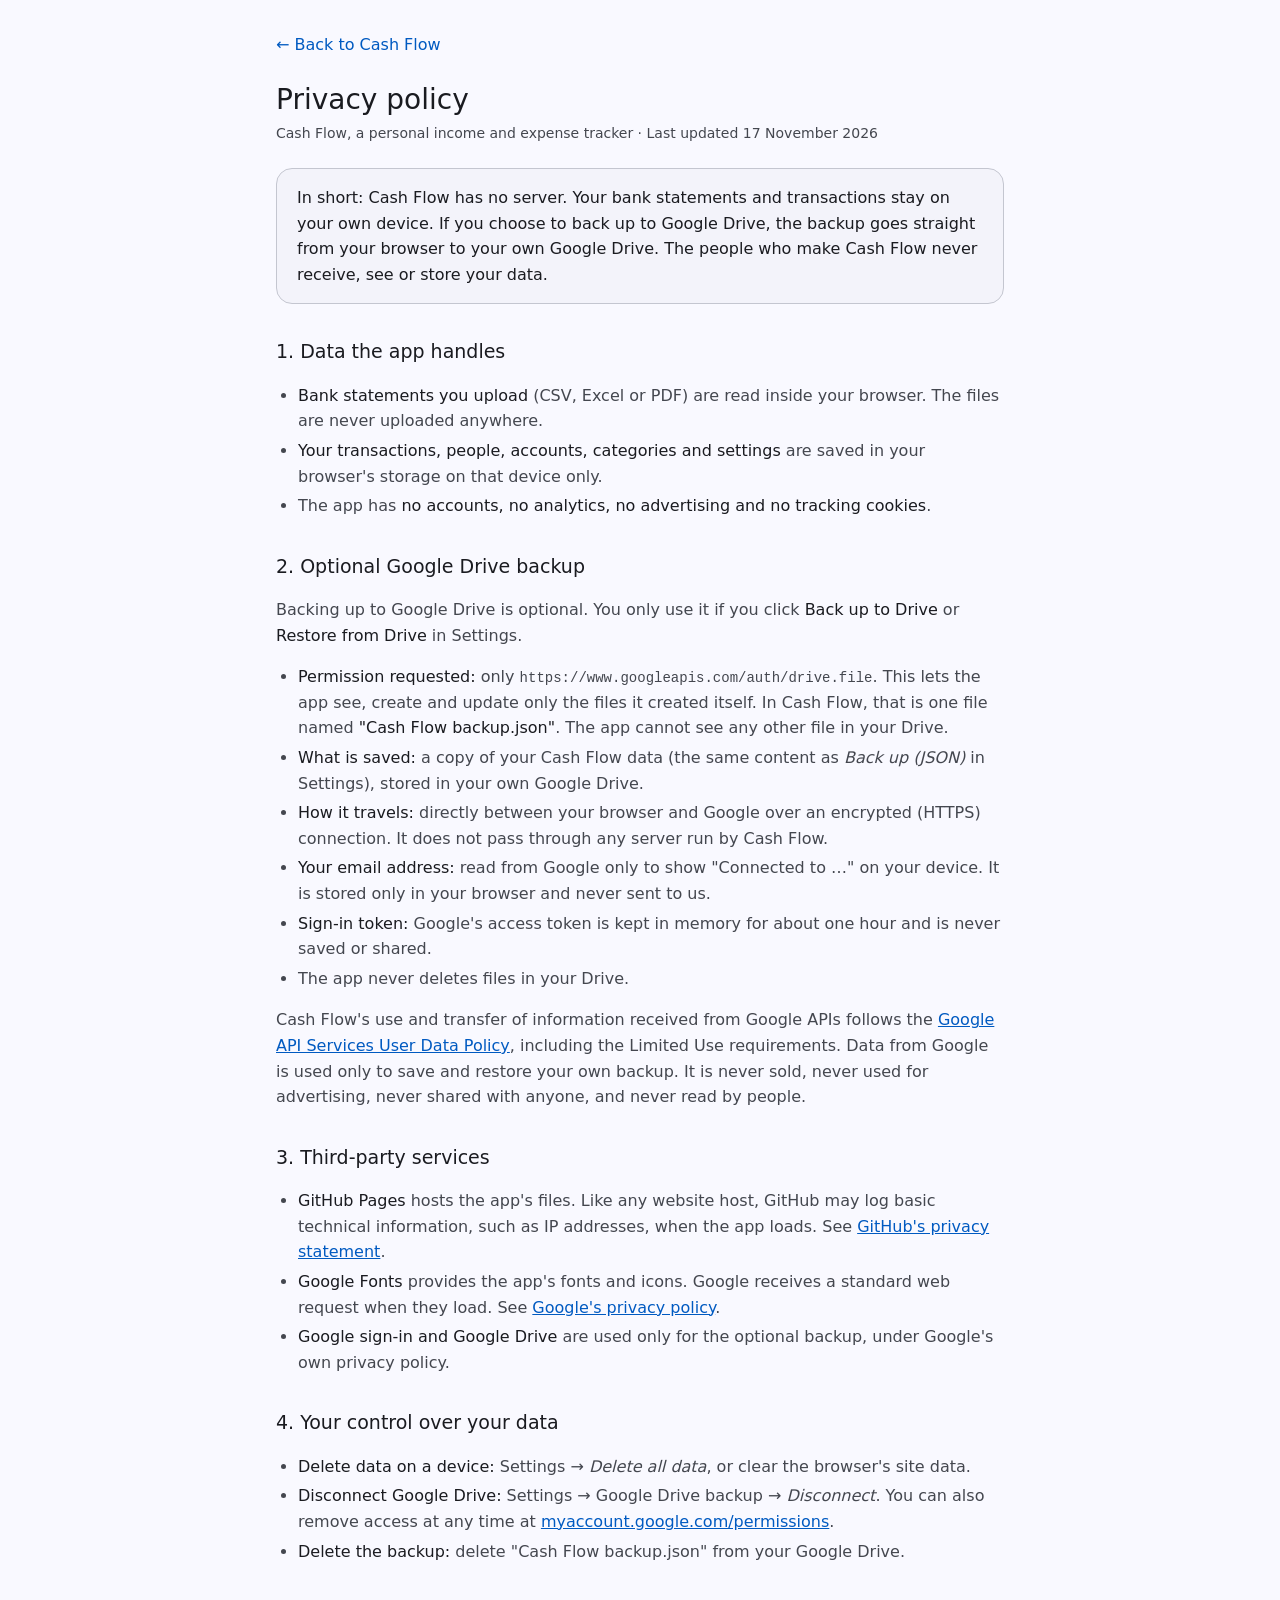
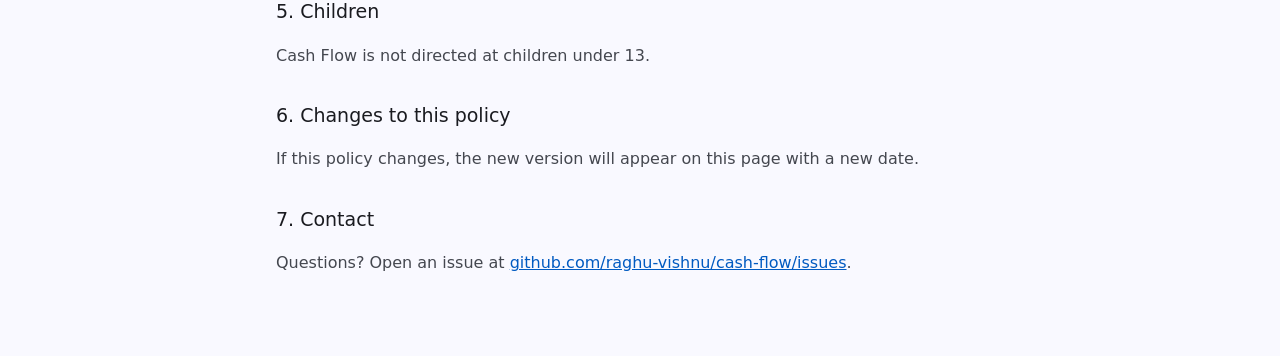
==== privacy.html @ d58803aa "Add optional Google Drive backup and a privacy policy page Back up to and restore from the user's ow" ====
<!doctype html>
<html lang="en">
<head>
<meta charset="utf-8">
<meta name="viewport" content="width=device-width, initial-scale=1">
<title>Cash Flow · Privacy policy</title>
<meta name="description" content="How Cash Flow handles your data: it stays on your device, and in your own Google Drive only if you choose to back up there.">
<link rel="icon" href="icons/icon.svg" type="image/svg+xml">
<script>try { const t = localStorage.getItem('cashflow.theme'); if (t === 'light' || t === 'dark') document.documentElement.dataset.theme = t; } catch (e) {}</script>
<style>
  :root { color-scheme: light; --bg: #F9F9FF; --card: #F3F3FA; --text: #1A1B20; --text-2: #44474F; --primary: #005AC1; --line: #C4C6D0; }
  @media (prefers-color-scheme: dark) { :root:not([data-theme="light"]) { color-scheme: dark; --bg: #111318; --card: #1A1B20; --text: #E2E2E9; --text-2: #C4C6D0; --primary: #ADC6FF; --line: #44474F; } }
  :root[data-theme="dark"] { color-scheme: dark; --bg: #111318; --card: #1A1B20; --text: #E2E2E9; --text-2: #C4C6D0; --primary: #ADC6FF; --line: #44474F; }
  * { box-sizing: border-box; }
  body { margin: 0; background: var(--bg); color: var(--text); font: 16px/1.6 Roboto, system-ui, -apple-system, "Segoe UI", sans-serif; }
  main { max-width: 760px; margin: 0 auto; padding: 32px 16px 64px; }
  h1 { font-size: 28px; line-height: 36px; font-weight: 500; margin: 0 0 4px; }
  h2 { font-size: 19px; font-weight: 500; margin: 32px 0 8px; }
  p, li { color: var(--text-2); }
  ul { padding-left: 22px; }
  li { margin: 4px 0; }
  a { color: var(--primary); }
  b { color: var(--text); font-weight: 500; }
  .meta { color: var(--text-2); font-size: 14px; margin: 0 0 24px; }
  .summary { background: var(--card); border: 1px solid var(--line); border-radius: 16px; padding: 16px 20px; }
  .summary p { margin: 0; color: var(--text); }
  .back { display: inline-block; margin-bottom: 24px; text-decoration: none; font-weight: 500; }
  code { font-size: 14px; overflow-wrap: anywhere; }
</style>
</head>
<body>
<main>
  <a class="back" href="./">← Back to Cash Flow</a>
  <h1>Privacy policy</h1>
  <p class="meta">Cash Flow, a personal income and expense tracker · Last updated 17 November 2026</p>

  <div class="summary"><p><b>In short:</b> Cash Flow has no server. Your bank statements and transactions stay on your own device. If you choose to back up to Google Drive, the backup goes straight from your browser to <b>your own</b> Google Drive. The people who make Cash Flow never receive, see or store your data.</p></div>

  <h2>1. Data the app handles</h2>
  <ul>
    <li><b>Bank statements you upload</b> (CSV, Excel or PDF) are read inside your browser. The files are never uploaded anywhere.</li>
    <li><b>Your transactions, people, accounts, categories and settings</b> are saved in your browser's storage on that device only.</li>
    <li>The app has <b>no accounts, no analytics, no advertising and no tracking cookies</b>.</li>
  </ul>

  <h2>2. Optional Google Drive backup</h2>
  <p>Backing up to Google Drive is optional. You only use it if you click <b>Back up to Drive</b> or <b>Restore from Drive</b> in Settings.</p>
  <ul>
    <li><b>Permission requested:</b> only <code>https://www.googleapis.com/auth/drive.file</code>. This lets the app see, create and update only the files it created itself. In Cash Flow, that is one file named <b>"Cash Flow backup.json"</b>. The app cannot see any other file in your Drive.</li>
    <li><b>What is saved:</b> a copy of your Cash Flow data (the same content as <i>Back up (JSON)</i> in Settings), stored in your own Google Drive.</li>
    <li><b>How it travels:</b> directly between your browser and Google over an encrypted (HTTPS) connection. It does not pass through any server run by Cash Flow.</li>
    <li><b>Your email address:</b> read from Google only to show "Connected to …" on your device. It is stored only in your browser and never sent to us.</li>
    <li><b>Sign-in token:</b> Google's access token is kept in memory for about one hour and is never saved or shared.</li>
    <li>The app never deletes files in your Drive.</li>
  </ul>
  <p>Cash Flow's use and transfer of information received from Google APIs follows the <a href="https://developers.google.com/terms/api-services-user-data-policy" rel="noopener">Google API Services User Data Policy</a>, including the Limited Use requirements. Data from Google is used only to save and restore your own backup. It is never sold, never used for advertising, never shared with anyone, and never read by people.</p>

  <h2>3. Third-party services</h2>
  <ul>
    <li><b>GitHub Pages</b> hosts the app's files. Like any website host, GitHub may log basic technical information, such as IP addresses, when the app loads. See <a href="https://docs.github.com/en/site-policy/privacy-policies/github-general-privacy-statement" rel="noopener">GitHub's privacy statement</a>.</li>
    <li><b>Google Fonts</b> provides the app's fonts and icons. Google receives a standard web request when they load. See <a href="https://policies.google.com/privacy" rel="noopener">Google's privacy policy</a>.</li>
    <li><b>Google sign-in and Google Drive</b> are used only for the optional backup, under Google's own privacy policy.</li>
  </ul>

  <h2>4. Your control over your data</h2>
  <ul>
    <li><b>Delete data on a device:</b> Settings → <i>Delete all data</i>, or clear the browser's site data.</li>
    <li><b>Disconnect Google Drive:</b> Settings → Google Drive backup → <i>Disconnect</i>. You can also remove access at any time at <a href="https://myaccount.google.com/permissions" rel="noopener">myaccount.google.com/permissions</a>.</li>
    <li><b>Delete the backup:</b> delete "Cash Flow backup.json" from your Google Drive.</li>
  </ul>

  <h2>5. Children</h2>
  <p>Cash Flow is not directed at children under 13.</p>

  <h2>6. Changes to this policy</h2>
  <p>If this policy changes, the new version will appear on this page with a new date.</p>

  <h2>7. Contact</h2>
  <p>Questions? Open an issue at <a href="https://github.com/raghu-vishnu/cash-flow/issues" rel="noopener">github.com/raghu-vishnu/cash-flow/issues</a>.</p>
</main>
</body>
</html>
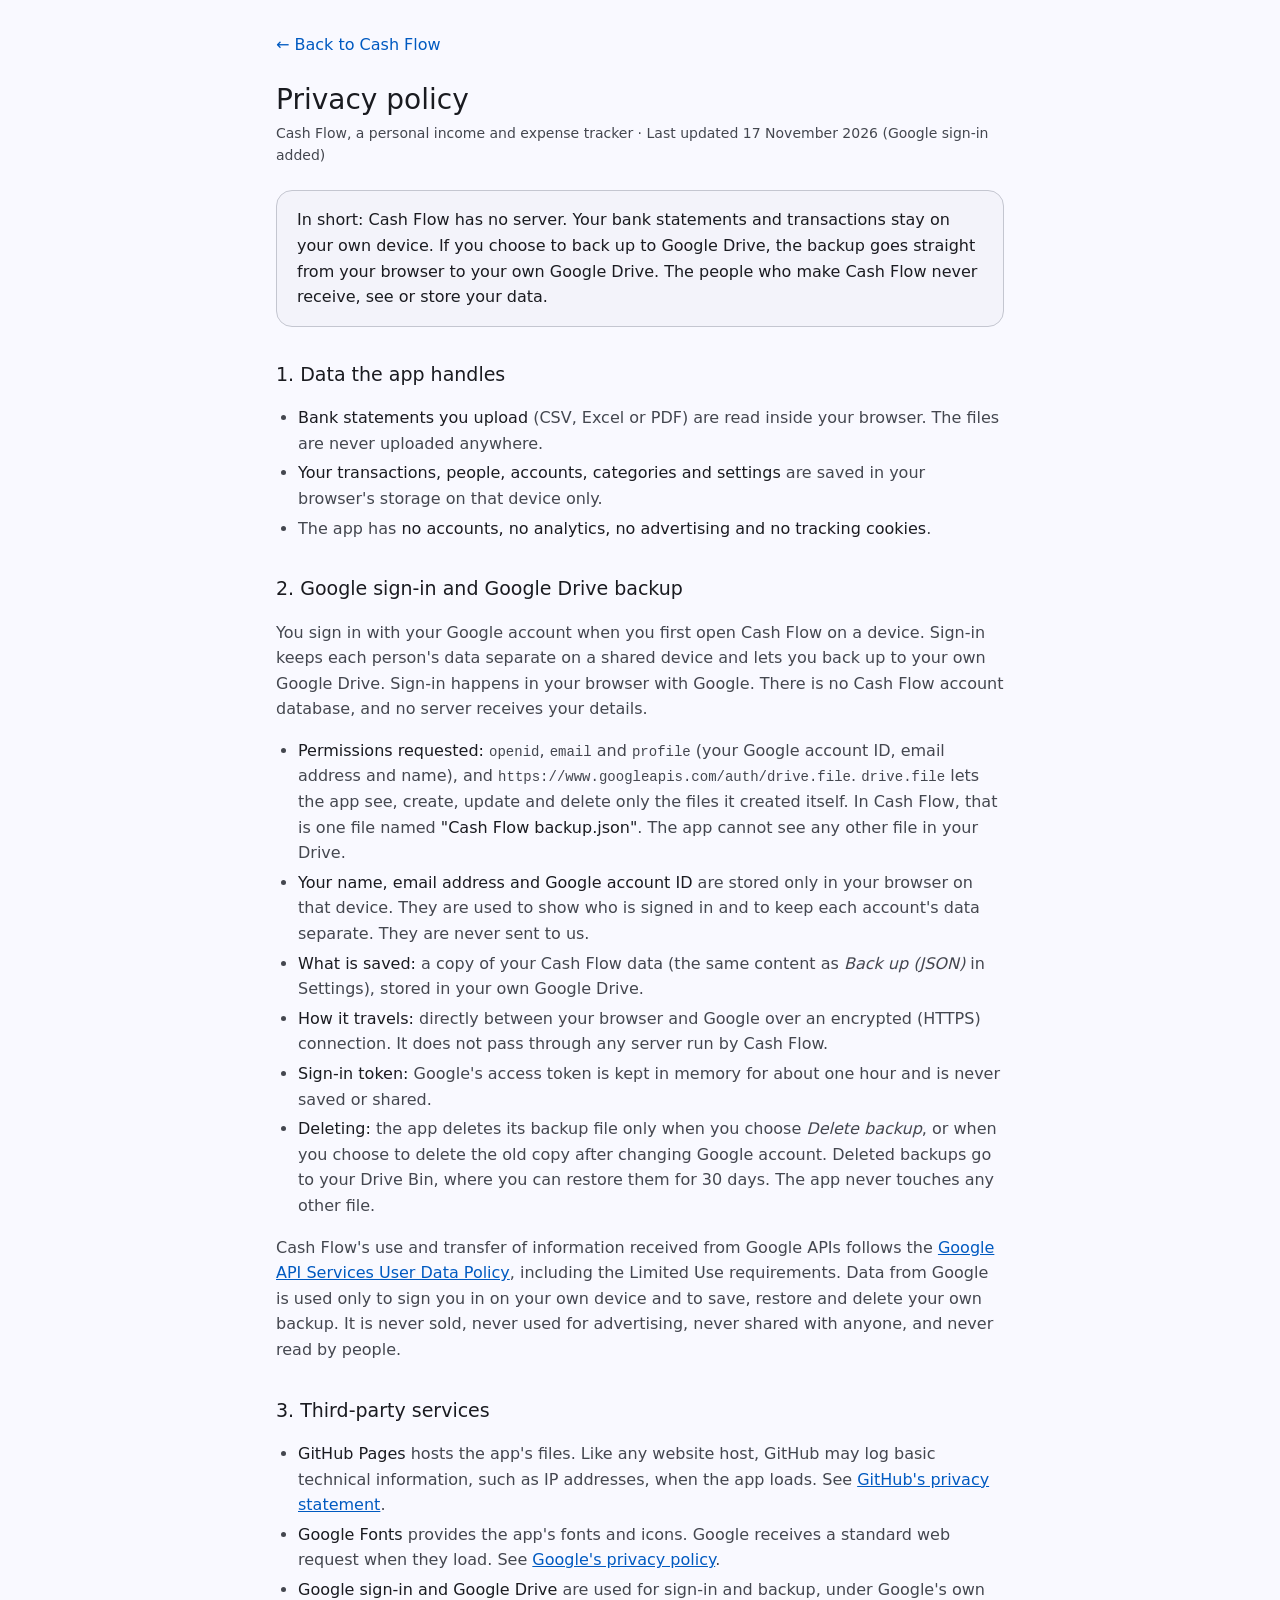
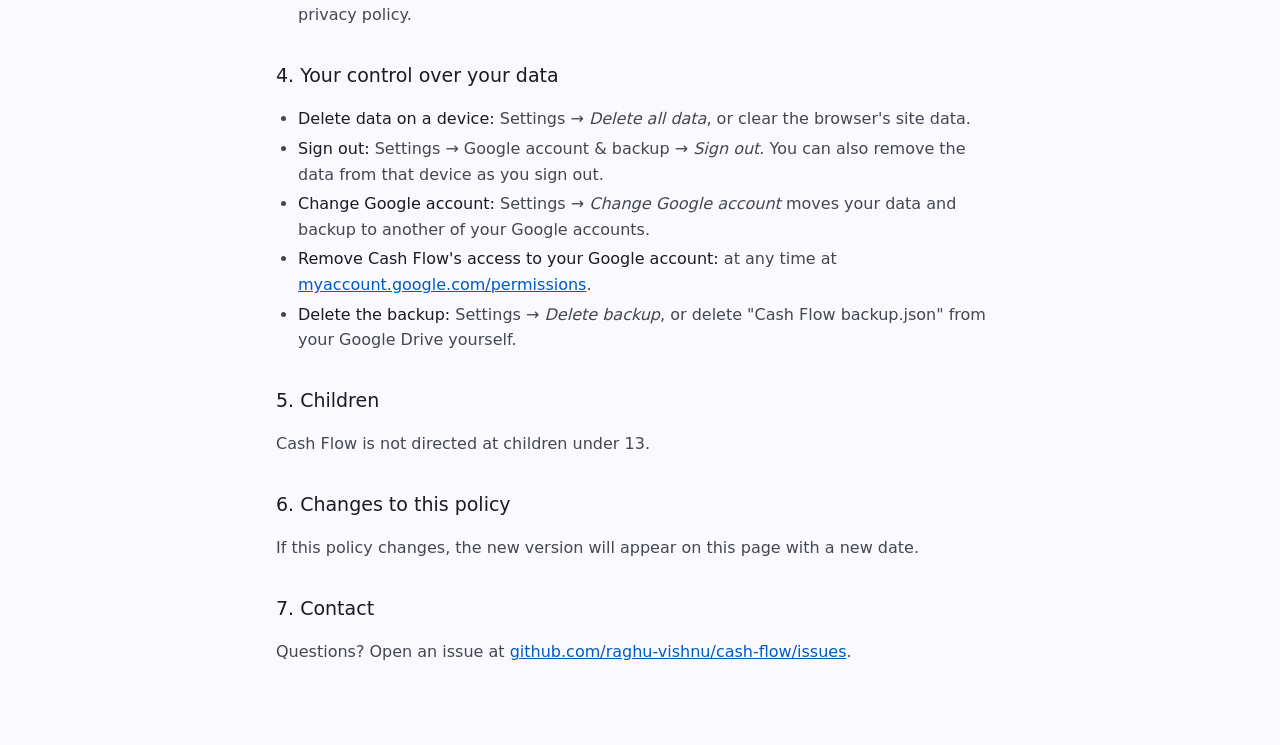
==== commit 61f27c72: "Require Google sign-in; add change-account transfer and delete backup - Sign-in screen on first open" ====
--- a/privacy.html
+++ b/privacy.html
@@ -32,7 +32,7 @@
 <main>
   <a class="back" href="./">← Back to Cash Flow</a>
   <h1>Privacy policy</h1>
-  <p class="meta">Cash Flow, a personal income and expense tracker · Last updated 17 November 2026</p>
+  <p class="meta">Cash Flow, a personal income and expense tracker · Last updated 17 November 2026 (Google sign-in added)</p>
 
   <div class="summary"><p><b>In short:</b> Cash Flow has no server. Your bank statements and transactions stay on your own device. If you choose to back up to Google Drive, the backup goes straight from your browser to <b>your own</b> Google Drive. The people who make Cash Flow never receive, see or store your data.</p></div>
 
@@ -43,30 +43,32 @@
     <li>The app has <b>no accounts, no analytics, no advertising and no tracking cookies</b>.</li>
   </ul>
 
-  <h2>2. Optional Google Drive backup</h2>
-  <p>Backing up to Google Drive is optional. You only use it if you click <b>Back up to Drive</b> or <b>Restore from Drive</b> in Settings.</p>
+  <h2>2. Google sign-in and Google Drive backup</h2>
+  <p>You sign in with your Google account when you first open Cash Flow on a device. Sign-in keeps each person's data separate on a shared device and lets you back up to your own Google Drive. Sign-in happens in your browser with Google. There is no Cash Flow account database, and no server receives your details.</p>
   <ul>
-    <li><b>Permission requested:</b> only <code>https://www.googleapis.com/auth/drive.file</code>. This lets the app see, create and update only the files it created itself. In Cash Flow, that is one file named <b>"Cash Flow backup.json"</b>. The app cannot see any other file in your Drive.</li>
+    <li><b>Permissions requested:</b> <code>openid</code>, <code>email</code> and <code>profile</code> (your Google account ID, email address and name), and <code>https://www.googleapis.com/auth/drive.file</code>. <code>drive.file</code> lets the app see, create, update and delete only the files it created itself. In Cash Flow, that is one file named <b>"Cash Flow backup.json"</b>. The app cannot see any other file in your Drive.</li>
+    <li><b>Your name, email address and Google account ID</b> are stored only in your browser on that device. They are used to show who is signed in and to keep each account's data separate. They are never sent to us.</li>
     <li><b>What is saved:</b> a copy of your Cash Flow data (the same content as <i>Back up (JSON)</i> in Settings), stored in your own Google Drive.</li>
     <li><b>How it travels:</b> directly between your browser and Google over an encrypted (HTTPS) connection. It does not pass through any server run by Cash Flow.</li>
-    <li><b>Your email address:</b> read from Google only to show "Connected to …" on your device. It is stored only in your browser and never sent to us.</li>
     <li><b>Sign-in token:</b> Google's access token is kept in memory for about one hour and is never saved or shared.</li>
-    <li>The app never deletes files in your Drive.</li>
+    <li><b>Deleting:</b> the app deletes its backup file only when you choose <i>Delete backup</i>, or when you choose to delete the old copy after changing Google account. Deleted backups go to your Drive Bin, where you can restore them for 30 days. The app never touches any other file.</li>
   </ul>
-  <p>Cash Flow's use and transfer of information received from Google APIs follows the <a href="https://developers.google.com/terms/api-services-user-data-policy" rel="noopener">Google API Services User Data Policy</a>, including the Limited Use requirements. Data from Google is used only to save and restore your own backup. It is never sold, never used for advertising, never shared with anyone, and never read by people.</p>
+  <p>Cash Flow's use and transfer of information received from Google APIs follows the <a href="https://developers.google.com/terms/api-services-user-data-policy" rel="noopener">Google API Services User Data Policy</a>, including the Limited Use requirements. Data from Google is used only to sign you in on your own device and to save, restore and delete your own backup. It is never sold, never used for advertising, never shared with anyone, and never read by people.</p>
 
   <h2>3. Third-party services</h2>
   <ul>
     <li><b>GitHub Pages</b> hosts the app's files. Like any website host, GitHub may log basic technical information, such as IP addresses, when the app loads. See <a href="https://docs.github.com/en/site-policy/privacy-policies/github-general-privacy-statement" rel="noopener">GitHub's privacy statement</a>.</li>
     <li><b>Google Fonts</b> provides the app's fonts and icons. Google receives a standard web request when they load. See <a href="https://policies.google.com/privacy" rel="noopener">Google's privacy policy</a>.</li>
-    <li><b>Google sign-in and Google Drive</b> are used only for the optional backup, under Google's own privacy policy.</li>
+    <li><b>Google sign-in and Google Drive</b> are used for sign-in and backup, under Google's own privacy policy.</li>
   </ul>
 
   <h2>4. Your control over your data</h2>
   <ul>
     <li><b>Delete data on a device:</b> Settings → <i>Delete all data</i>, or clear the browser's site data.</li>
-    <li><b>Disconnect Google Drive:</b> Settings → Google Drive backup → <i>Disconnect</i>. You can also remove access at any time at <a href="https://myaccount.google.com/permissions" rel="noopener">myaccount.google.com/permissions</a>.</li>
-    <li><b>Delete the backup:</b> delete "Cash Flow backup.json" from your Google Drive.</li>
+    <li><b>Sign out:</b> Settings → Google account &amp; backup → <i>Sign out</i>. You can also remove the data from that device as you sign out.</li>
+    <li><b>Change Google account:</b> Settings → <i>Change Google account</i> moves your data and backup to another of your Google accounts.</li>
+    <li><b>Remove Cash Flow's access to your Google account:</b> at any time at <a href="https://myaccount.google.com/permissions" rel="noopener">myaccount.google.com/permissions</a>.</li>
+    <li><b>Delete the backup:</b> Settings → <i>Delete backup</i>, or delete "Cash Flow backup.json" from your Google Drive yourself.</li>
   </ul>
 
   <h2>5. Children</h2>
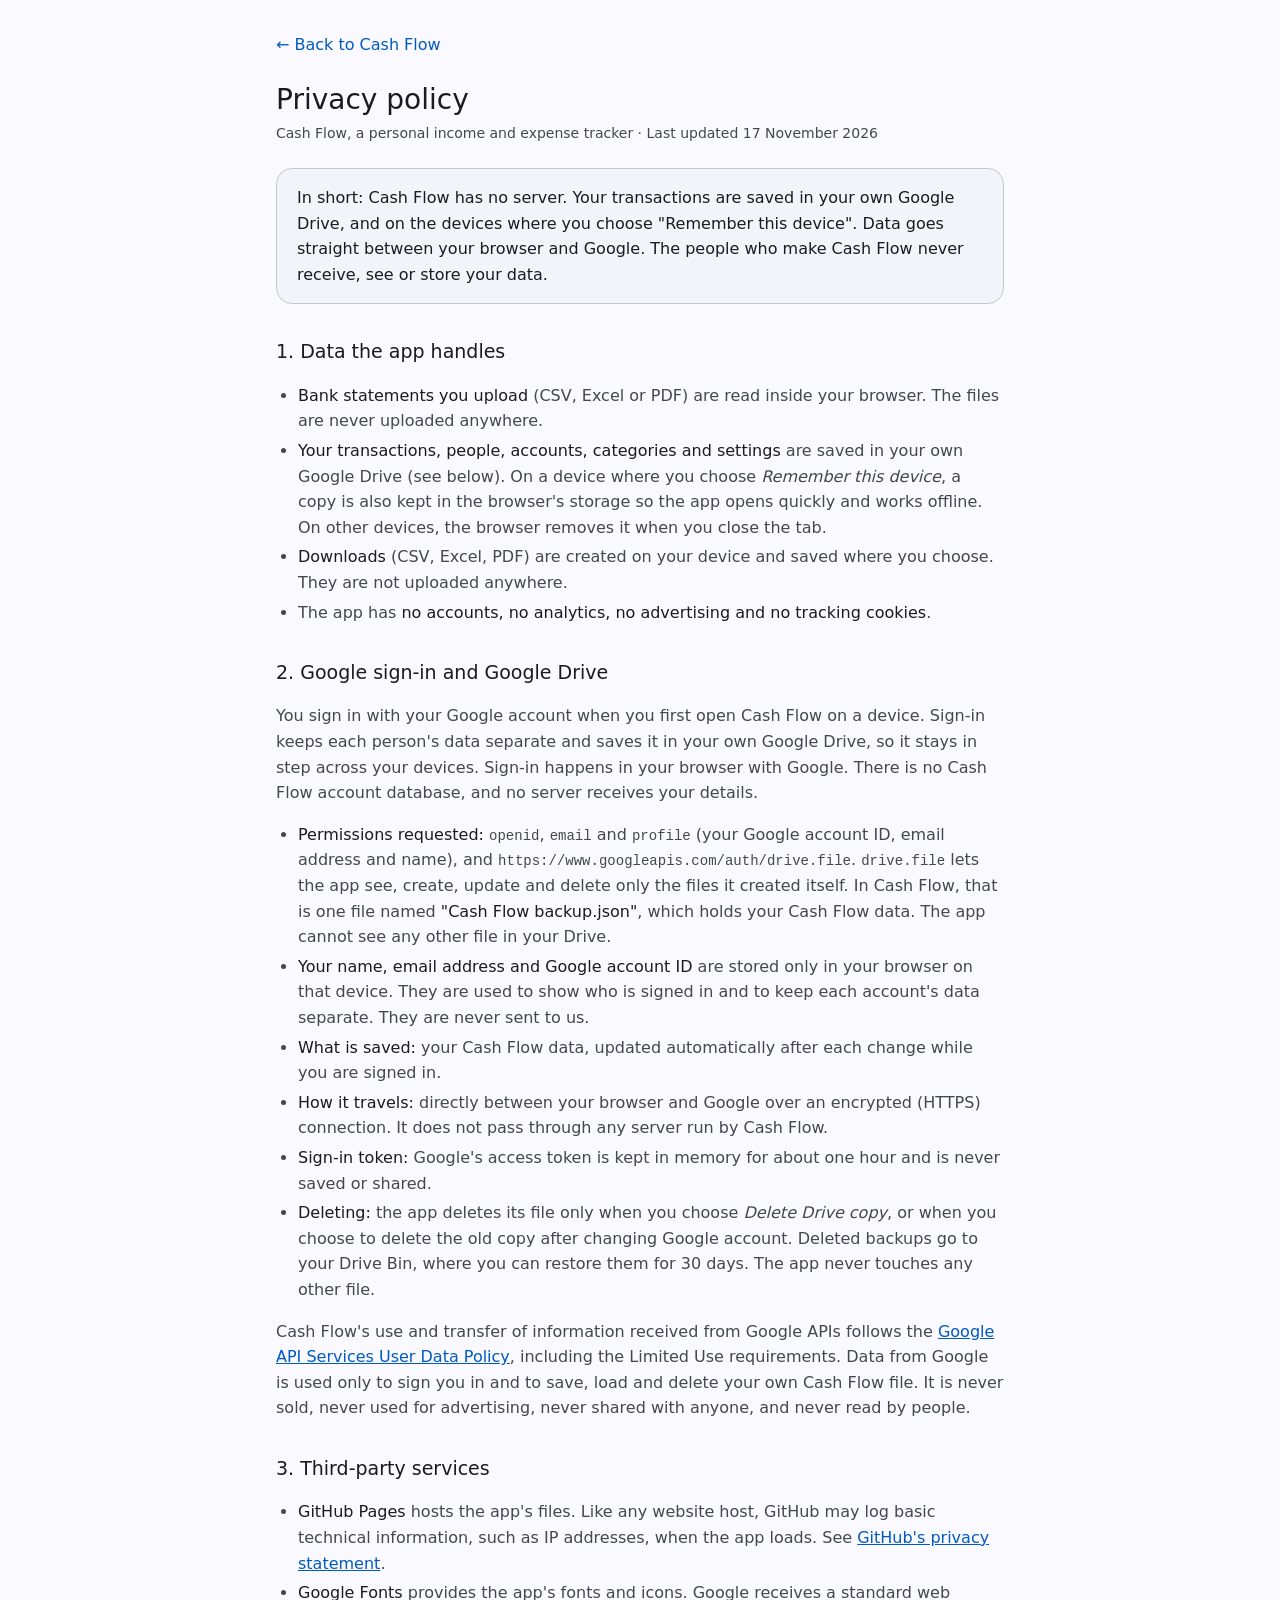
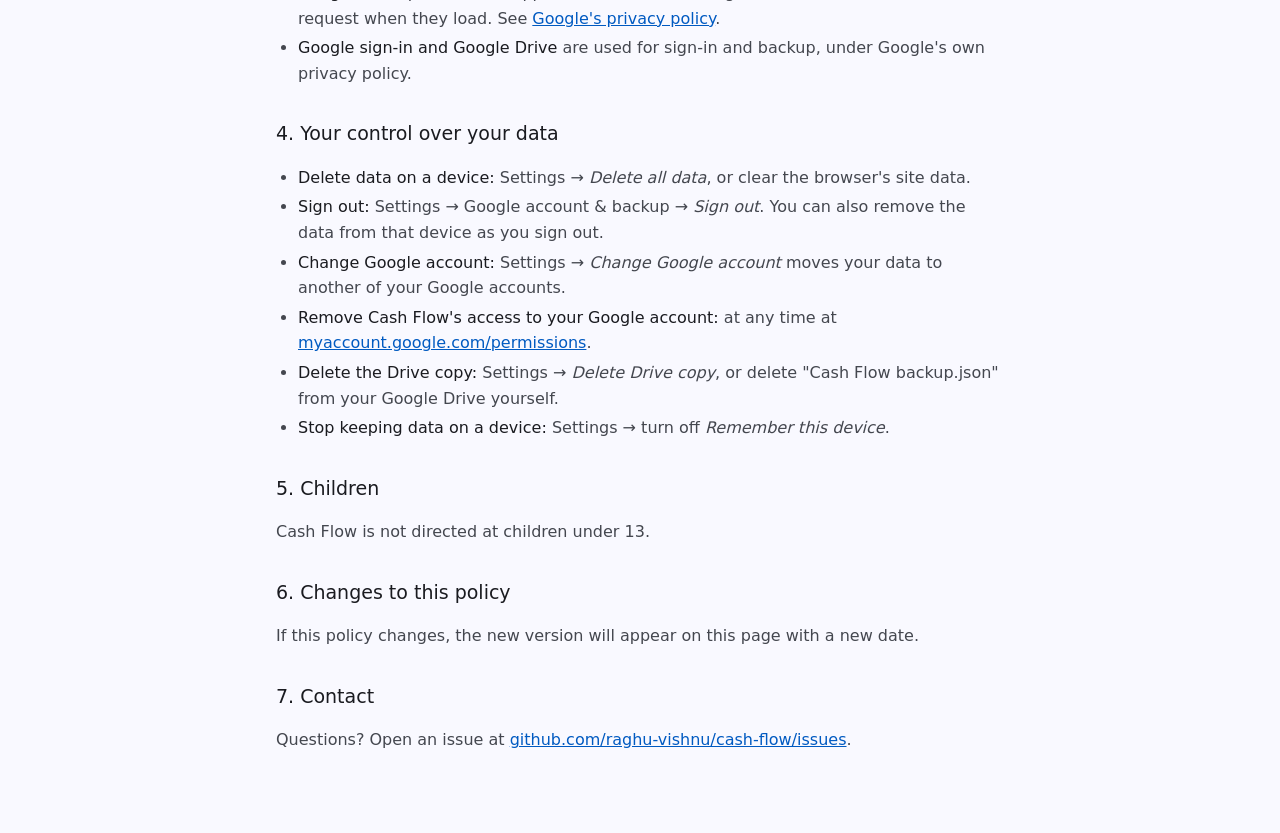
==== commit 630a0bc5: "Make Google Drive the main storage with sync, merge and downloads - Every change saves to the user's" ====
--- a/privacy.html
+++ b/privacy.html
@@ -32,28 +32,29 @@
 <main>
   <a class="back" href="./">← Back to Cash Flow</a>
   <h1>Privacy policy</h1>
-  <p class="meta">Cash Flow, a personal income and expense tracker · Last updated 17 November 2026 (Google sign-in added)</p>
+  <p class="meta">Cash Flow, a personal income and expense tracker · Last updated 17 November 2026</p>
 
-  <div class="summary"><p><b>In short:</b> Cash Flow has no server. Your bank statements and transactions stay on your own device. If you choose to back up to Google Drive, the backup goes straight from your browser to <b>your own</b> Google Drive. The people who make Cash Flow never receive, see or store your data.</p></div>
+  <div class="summary"><p><b>In short:</b> Cash Flow has no server. Your transactions are saved in <b>your own</b> Google Drive, and on the devices where you choose "Remember this device". Data goes straight between your browser and Google. The people who make Cash Flow never receive, see or store your data.</p></div>
 
   <h2>1. Data the app handles</h2>
   <ul>
     <li><b>Bank statements you upload</b> (CSV, Excel or PDF) are read inside your browser. The files are never uploaded anywhere.</li>
-    <li><b>Your transactions, people, accounts, categories and settings</b> are saved in your browser's storage on that device only.</li>
+    <li><b>Your transactions, people, accounts, categories and settings</b> are saved in your own Google Drive (see below). On a device where you choose <i>Remember this device</i>, a copy is also kept in the browser's storage so the app opens quickly and works offline. On other devices, the browser removes it when you close the tab.</li>
+    <li><b>Downloads</b> (CSV, Excel, PDF) are created on your device and saved where you choose. They are not uploaded anywhere.</li>
     <li>The app has <b>no accounts, no analytics, no advertising and no tracking cookies</b>.</li>
   </ul>
 
-  <h2>2. Google sign-in and Google Drive backup</h2>
-  <p>You sign in with your Google account when you first open Cash Flow on a device. Sign-in keeps each person's data separate on a shared device and lets you back up to your own Google Drive. Sign-in happens in your browser with Google. There is no Cash Flow account database, and no server receives your details.</p>
+  <h2>2. Google sign-in and Google Drive</h2>
+  <p>You sign in with your Google account when you first open Cash Flow on a device. Sign-in keeps each person's data separate and saves it in your own Google Drive, so it stays in step across your devices. Sign-in happens in your browser with Google. There is no Cash Flow account database, and no server receives your details.</p>
   <ul>
-    <li><b>Permissions requested:</b> <code>openid</code>, <code>email</code> and <code>profile</code> (your Google account ID, email address and name), and <code>https://www.googleapis.com/auth/drive.file</code>. <code>drive.file</code> lets the app see, create, update and delete only the files it created itself. In Cash Flow, that is one file named <b>"Cash Flow backup.json"</b>. The app cannot see any other file in your Drive.</li>
+    <li><b>Permissions requested:</b> <code>openid</code>, <code>email</code> and <code>profile</code> (your Google account ID, email address and name), and <code>https://www.googleapis.com/auth/drive.file</code>. <code>drive.file</code> lets the app see, create, update and delete only the files it created itself. In Cash Flow, that is one file named <b>"Cash Flow backup.json"</b>, which holds your Cash Flow data. The app cannot see any other file in your Drive.</li>
     <li><b>Your name, email address and Google account ID</b> are stored only in your browser on that device. They are used to show who is signed in and to keep each account's data separate. They are never sent to us.</li>
-    <li><b>What is saved:</b> a copy of your Cash Flow data (the same content as <i>Back up (JSON)</i> in Settings), stored in your own Google Drive.</li>
+    <li><b>What is saved:</b> your Cash Flow data, updated automatically after each change while you are signed in.</li>
     <li><b>How it travels:</b> directly between your browser and Google over an encrypted (HTTPS) connection. It does not pass through any server run by Cash Flow.</li>
     <li><b>Sign-in token:</b> Google's access token is kept in memory for about one hour and is never saved or shared.</li>
-    <li><b>Deleting:</b> the app deletes its backup file only when you choose <i>Delete backup</i>, or when you choose to delete the old copy after changing Google account. Deleted backups go to your Drive Bin, where you can restore them for 30 days. The app never touches any other file.</li>
+    <li><b>Deleting:</b> the app deletes its file only when you choose <i>Delete Drive copy</i>, or when you choose to delete the old copy after changing Google account. Deleted backups go to your Drive Bin, where you can restore them for 30 days. The app never touches any other file.</li>
   </ul>
-  <p>Cash Flow's use and transfer of information received from Google APIs follows the <a href="https://developers.google.com/terms/api-services-user-data-policy" rel="noopener">Google API Services User Data Policy</a>, including the Limited Use requirements. Data from Google is used only to sign you in on your own device and to save, restore and delete your own backup. It is never sold, never used for advertising, never shared with anyone, and never read by people.</p>
+  <p>Cash Flow's use and transfer of information received from Google APIs follows the <a href="https://developers.google.com/terms/api-services-user-data-policy" rel="noopener">Google API Services User Data Policy</a>, including the Limited Use requirements. Data from Google is used only to sign you in and to save, load and delete your own Cash Flow file. It is never sold, never used for advertising, never shared with anyone, and never read by people.</p>
 
   <h2>3. Third-party services</h2>
   <ul>
@@ -66,9 +67,10 @@
   <ul>
     <li><b>Delete data on a device:</b> Settings → <i>Delete all data</i>, or clear the browser's site data.</li>
     <li><b>Sign out:</b> Settings → Google account &amp; backup → <i>Sign out</i>. You can also remove the data from that device as you sign out.</li>
-    <li><b>Change Google account:</b> Settings → <i>Change Google account</i> moves your data and backup to another of your Google accounts.</li>
+    <li><b>Change Google account:</b> Settings → <i>Change Google account</i> moves your data to another of your Google accounts.</li>
     <li><b>Remove Cash Flow's access to your Google account:</b> at any time at <a href="https://myaccount.google.com/permissions" rel="noopener">myaccount.google.com/permissions</a>.</li>
-    <li><b>Delete the backup:</b> Settings → <i>Delete backup</i>, or delete "Cash Flow backup.json" from your Google Drive yourself.</li>
+    <li><b>Delete the Drive copy:</b> Settings → <i>Delete Drive copy</i>, or delete "Cash Flow backup.json" from your Google Drive yourself.</li>
+    <li><b>Stop keeping data on a device:</b> Settings → turn off <i>Remember this device</i>.</li>
   </ul>
 
   <h2>5. Children</h2>
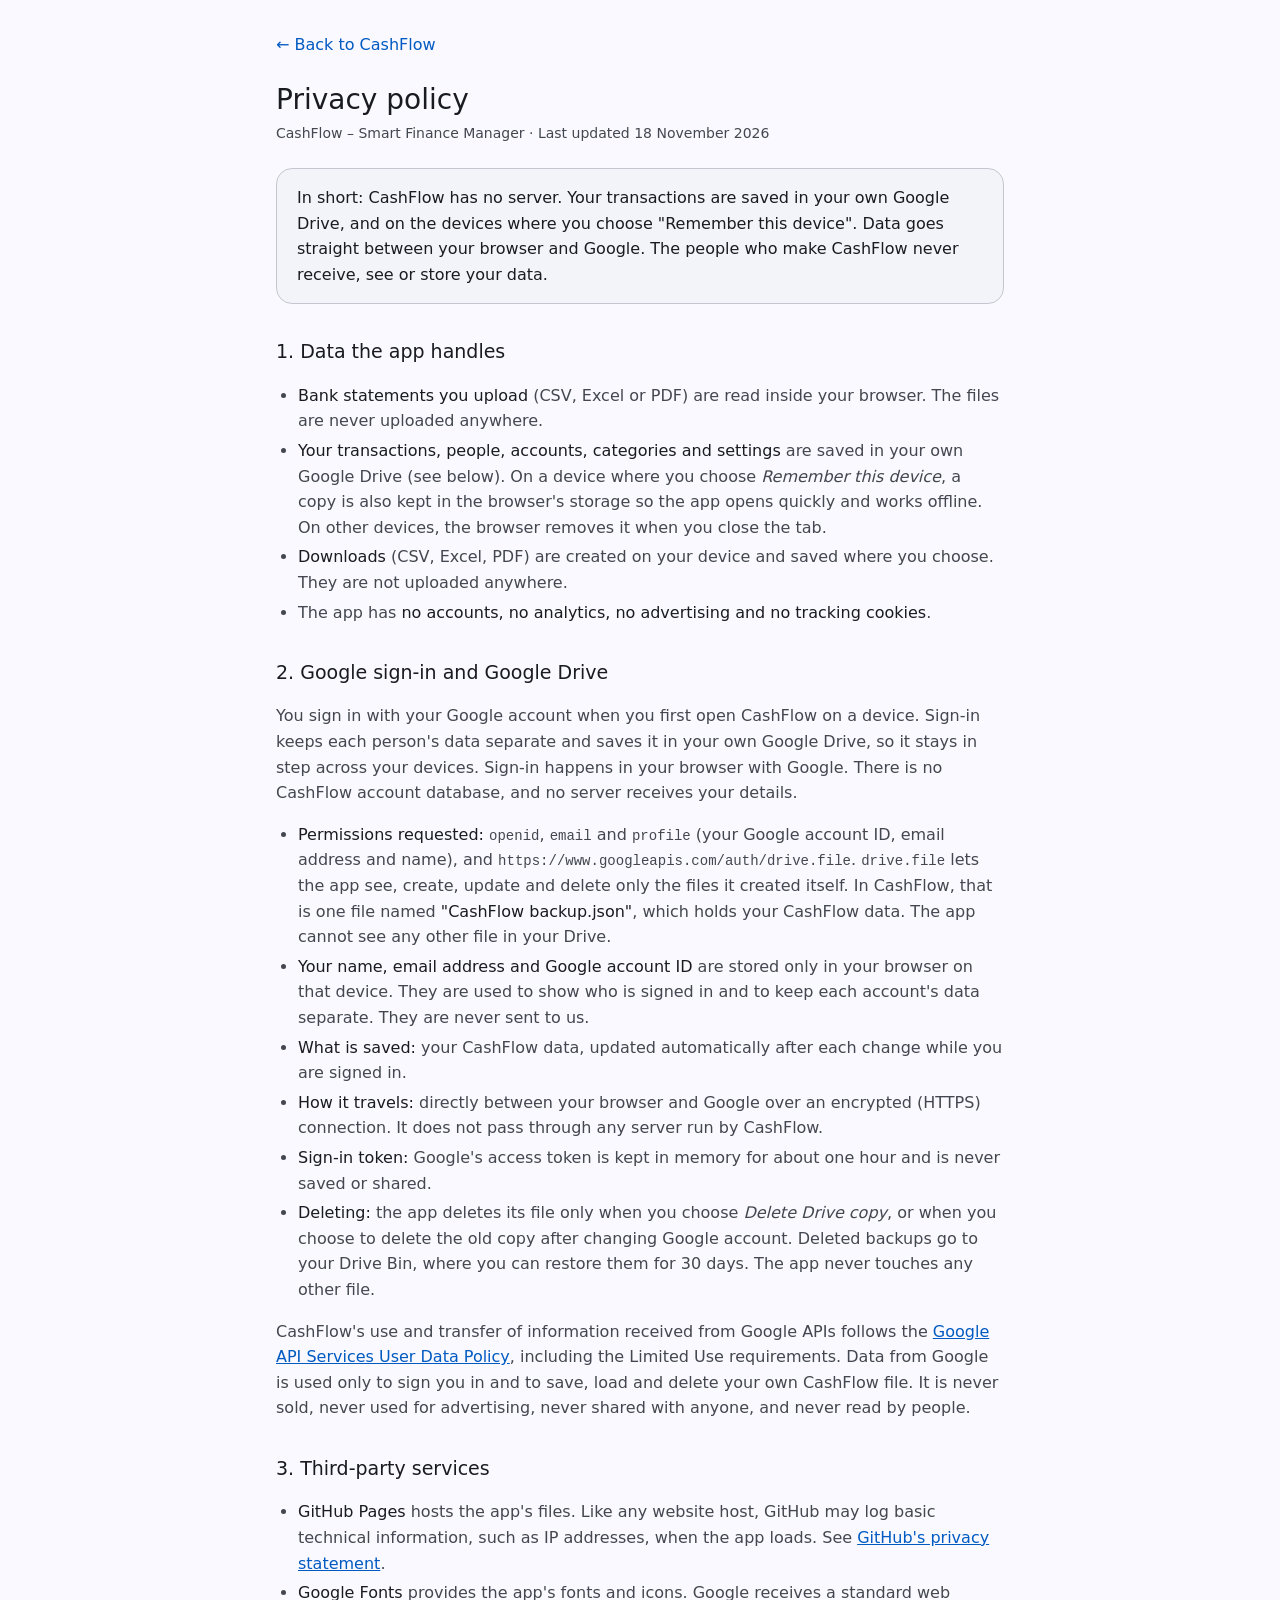
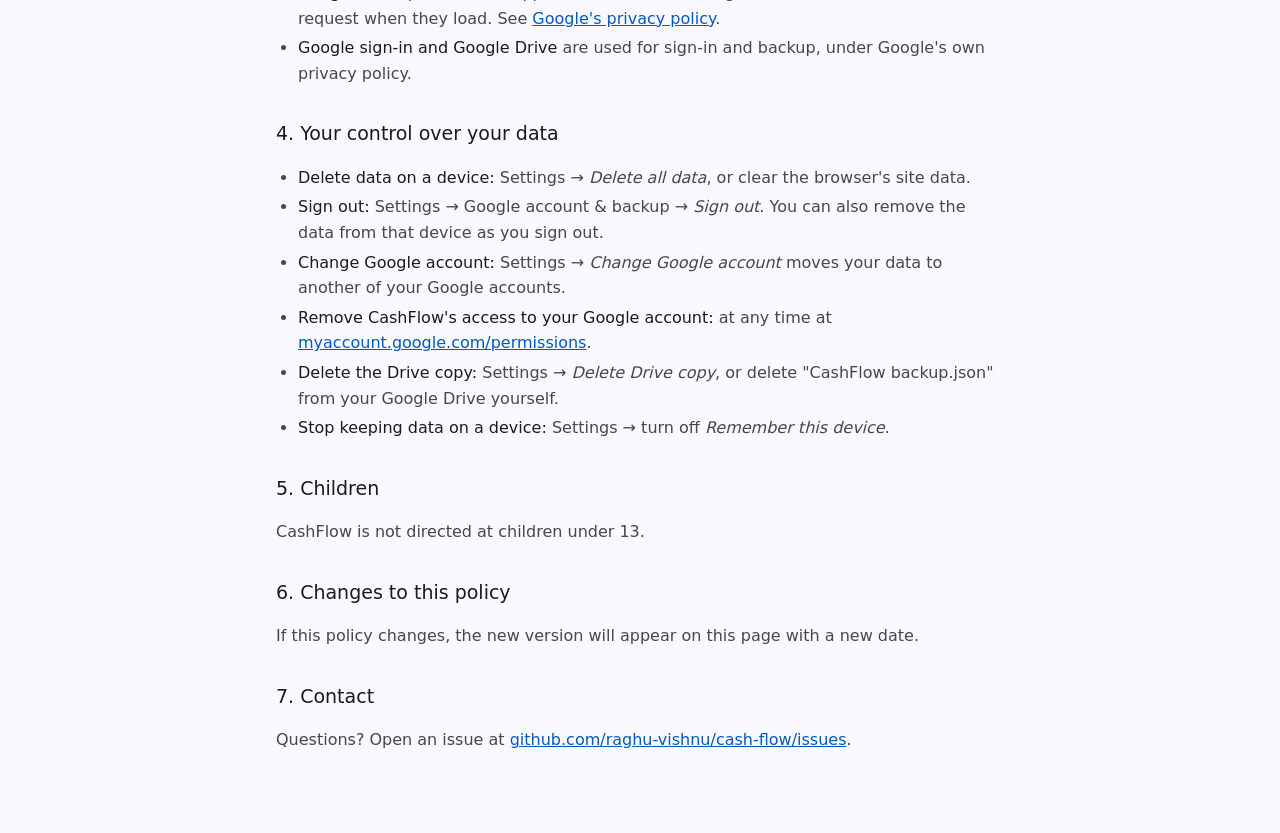
==== commit 6c05f797: "Rename to "CashFlow – Smart Finance Manager" with a new logo - New icon: two looping arrows (money i" ====
--- a/privacy.html
+++ b/privacy.html
@@ -3,8 +3,8 @@
 <head>
 <meta charset="utf-8">
 <meta name="viewport" content="width=device-width, initial-scale=1">
-<title>Cash Flow · Privacy policy</title>
-<meta name="description" content="How Cash Flow handles your data: it stays on your device, and in your own Google Drive only if you choose to back up there.">
+<title>CashFlow · Privacy policy</title>
+<meta name="description" content="How CashFlow handles your data: it is saved in your own Google Drive and on the devices you choose. CashFlow has no server.">
 <link rel="icon" href="icons/icon.svg" type="image/svg+xml">
 <script>try { const t = localStorage.getItem('cashflow.theme'); if (t === 'light' || t === 'dark') document.documentElement.dataset.theme = t; } catch (e) {}</script>
 <style>
@@ -30,11 +30,11 @@
 </head>
 <body>
 <main>
-  <a class="back" href="./">← Back to Cash Flow</a>
+  <a class="back" href="./">← Back to CashFlow</a>
   <h1>Privacy policy</h1>
-  <p class="meta">Cash Flow, a personal income and expense tracker · Last updated 17 November 2026</p>
+  <p class="meta">CashFlow – Smart Finance Manager · Last updated 18 November 2026</p>
 
-  <div class="summary"><p><b>In short:</b> Cash Flow has no server. Your transactions are saved in <b>your own</b> Google Drive, and on the devices where you choose "Remember this device". Data goes straight between your browser and Google. The people who make Cash Flow never receive, see or store your data.</p></div>
+  <div class="summary"><p><b>In short:</b> CashFlow has no server. Your transactions are saved in <b>your own</b> Google Drive, and on the devices where you choose "Remember this device". Data goes straight between your browser and Google. The people who make CashFlow never receive, see or store your data.</p></div>
 
   <h2>1. Data the app handles</h2>
   <ul>
@@ -45,16 +45,16 @@
   </ul>
 
   <h2>2. Google sign-in and Google Drive</h2>
-  <p>You sign in with your Google account when you first open Cash Flow on a device. Sign-in keeps each person's data separate and saves it in your own Google Drive, so it stays in step across your devices. Sign-in happens in your browser with Google. There is no Cash Flow account database, and no server receives your details.</p>
+  <p>You sign in with your Google account when you first open CashFlow on a device. Sign-in keeps each person's data separate and saves it in your own Google Drive, so it stays in step across your devices. Sign-in happens in your browser with Google. There is no CashFlow account database, and no server receives your details.</p>
   <ul>
-    <li><b>Permissions requested:</b> <code>openid</code>, <code>email</code> and <code>profile</code> (your Google account ID, email address and name), and <code>https://www.googleapis.com/auth/drive.file</code>. <code>drive.file</code> lets the app see, create, update and delete only the files it created itself. In Cash Flow, that is one file named <b>"Cash Flow backup.json"</b>, which holds your Cash Flow data. The app cannot see any other file in your Drive.</li>
+    <li><b>Permissions requested:</b> <code>openid</code>, <code>email</code> and <code>profile</code> (your Google account ID, email address and name), and <code>https://www.googleapis.com/auth/drive.file</code>. <code>drive.file</code> lets the app see, create, update and delete only the files it created itself. In CashFlow, that is one file named <b>"CashFlow backup.json"</b>, which holds your CashFlow data. The app cannot see any other file in your Drive.</li>
     <li><b>Your name, email address and Google account ID</b> are stored only in your browser on that device. They are used to show who is signed in and to keep each account's data separate. They are never sent to us.</li>
-    <li><b>What is saved:</b> your Cash Flow data, updated automatically after each change while you are signed in.</li>
-    <li><b>How it travels:</b> directly between your browser and Google over an encrypted (HTTPS) connection. It does not pass through any server run by Cash Flow.</li>
+    <li><b>What is saved:</b> your CashFlow data, updated automatically after each change while you are signed in.</li>
+    <li><b>How it travels:</b> directly between your browser and Google over an encrypted (HTTPS) connection. It does not pass through any server run by CashFlow.</li>
     <li><b>Sign-in token:</b> Google's access token is kept in memory for about one hour and is never saved or shared.</li>
     <li><b>Deleting:</b> the app deletes its file only when you choose <i>Delete Drive copy</i>, or when you choose to delete the old copy after changing Google account. Deleted backups go to your Drive Bin, where you can restore them for 30 days. The app never touches any other file.</li>
   </ul>
-  <p>Cash Flow's use and transfer of information received from Google APIs follows the <a href="https://developers.google.com/terms/api-services-user-data-policy" rel="noopener">Google API Services User Data Policy</a>, including the Limited Use requirements. Data from Google is used only to sign you in and to save, load and delete your own Cash Flow file. It is never sold, never used for advertising, never shared with anyone, and never read by people.</p>
+  <p>CashFlow's use and transfer of information received from Google APIs follows the <a href="https://developers.google.com/terms/api-services-user-data-policy" rel="noopener">Google API Services User Data Policy</a>, including the Limited Use requirements. Data from Google is used only to sign you in and to save, load and delete your own CashFlow file. It is never sold, never used for advertising, never shared with anyone, and never read by people.</p>
 
   <h2>3. Third-party services</h2>
   <ul>
@@ -68,13 +68,13 @@
     <li><b>Delete data on a device:</b> Settings → <i>Delete all data</i>, or clear the browser's site data.</li>
     <li><b>Sign out:</b> Settings → Google account &amp; backup → <i>Sign out</i>. You can also remove the data from that device as you sign out.</li>
     <li><b>Change Google account:</b> Settings → <i>Change Google account</i> moves your data to another of your Google accounts.</li>
-    <li><b>Remove Cash Flow's access to your Google account:</b> at any time at <a href="https://myaccount.google.com/permissions" rel="noopener">myaccount.google.com/permissions</a>.</li>
-    <li><b>Delete the Drive copy:</b> Settings → <i>Delete Drive copy</i>, or delete "Cash Flow backup.json" from your Google Drive yourself.</li>
+    <li><b>Remove CashFlow's access to your Google account:</b> at any time at <a href="https://myaccount.google.com/permissions" rel="noopener">myaccount.google.com/permissions</a>.</li>
+    <li><b>Delete the Drive copy:</b> Settings → <i>Delete Drive copy</i>, or delete "CashFlow backup.json" from your Google Drive yourself.</li>
     <li><b>Stop keeping data on a device:</b> Settings → turn off <i>Remember this device</i>.</li>
   </ul>
 
   <h2>5. Children</h2>
-  <p>Cash Flow is not directed at children under 13.</p>
+  <p>CashFlow is not directed at children under 13.</p>
 
   <h2>6. Changes to this policy</h2>
   <p>If this policy changes, the new version will appear on this page with a new date.</p>
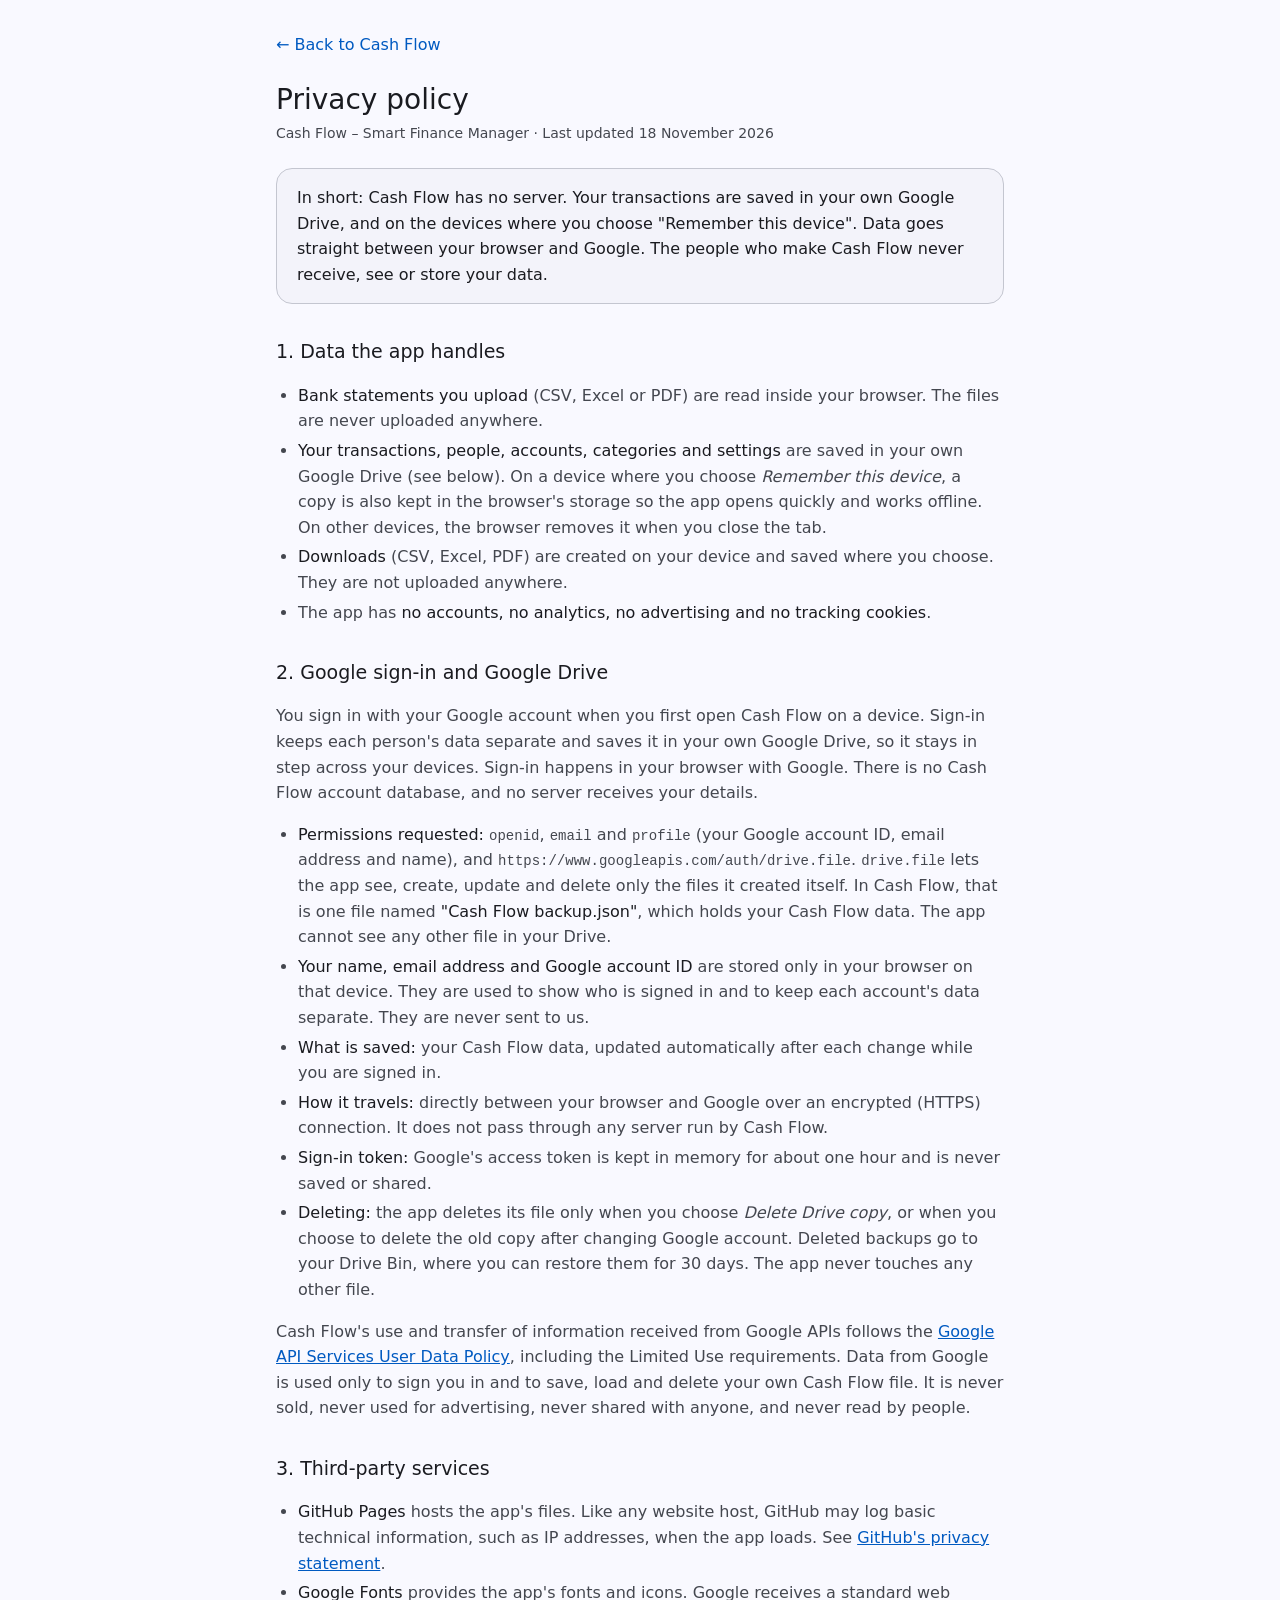
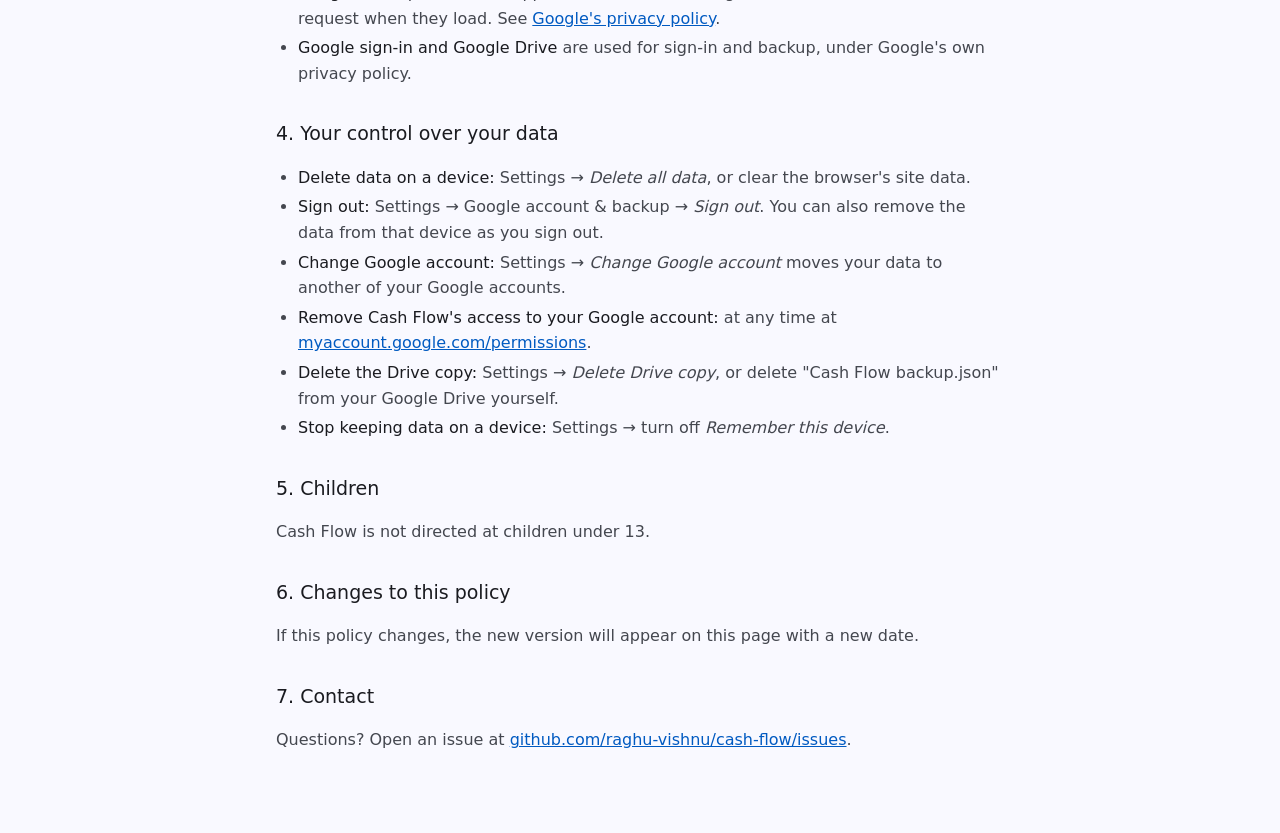
==== commit 5c2382dd: "Show the name as "Cash Flow" (with a space) Keeps the new logo and the "Smart Finance Manager" tagli" ====
--- a/privacy.html
+++ b/privacy.html
@@ -3,8 +3,8 @@
 <head>
 <meta charset="utf-8">
 <meta name="viewport" content="width=device-width, initial-scale=1">
-<title>CashFlow · Privacy policy</title>
-<meta name="description" content="How CashFlow handles your data: it is saved in your own Google Drive and on the devices you choose. CashFlow has no server.">
+<title>Cash Flow · Privacy policy</title>
+<meta name="description" content="How Cash Flow handles your data: it is saved in your own Google Drive and on the devices you choose. Cash Flow has no server.">
 <link rel="icon" href="icons/icon.svg" type="image/svg+xml">
 <script>try { const t = localStorage.getItem('cashflow.theme'); if (t === 'light' || t === 'dark') document.documentElement.dataset.theme = t; } catch (e) {}</script>
 <style>
@@ -30,11 +30,11 @@
 </head>
 <body>
 <main>
-  <a class="back" href="./">← Back to CashFlow</a>
+  <a class="back" href="./">← Back to Cash Flow</a>
   <h1>Privacy policy</h1>
-  <p class="meta">CashFlow – Smart Finance Manager · Last updated 18 November 2026</p>
+  <p class="meta">Cash Flow – Smart Finance Manager · Last updated 18 November 2026</p>
 
-  <div class="summary"><p><b>In short:</b> CashFlow has no server. Your transactions are saved in <b>your own</b> Google Drive, and on the devices where you choose "Remember this device". Data goes straight between your browser and Google. The people who make CashFlow never receive, see or store your data.</p></div>
+  <div class="summary"><p><b>In short:</b> Cash Flow has no server. Your transactions are saved in <b>your own</b> Google Drive, and on the devices where you choose "Remember this device". Data goes straight between your browser and Google. The people who make Cash Flow never receive, see or store your data.</p></div>
 
   <h2>1. Data the app handles</h2>
   <ul>
@@ -45,16 +45,16 @@
   </ul>
 
   <h2>2. Google sign-in and Google Drive</h2>
-  <p>You sign in with your Google account when you first open CashFlow on a device. Sign-in keeps each person's data separate and saves it in your own Google Drive, so it stays in step across your devices. Sign-in happens in your browser with Google. There is no CashFlow account database, and no server receives your details.</p>
+  <p>You sign in with your Google account when you first open Cash Flow on a device. Sign-in keeps each person's data separate and saves it in your own Google Drive, so it stays in step across your devices. Sign-in happens in your browser with Google. There is no Cash Flow account database, and no server receives your details.</p>
   <ul>
-    <li><b>Permissions requested:</b> <code>openid</code>, <code>email</code> and <code>profile</code> (your Google account ID, email address and name), and <code>https://www.googleapis.com/auth/drive.file</code>. <code>drive.file</code> lets the app see, create, update and delete only the files it created itself. In CashFlow, that is one file named <b>"CashFlow backup.json"</b>, which holds your CashFlow data. The app cannot see any other file in your Drive.</li>
+    <li><b>Permissions requested:</b> <code>openid</code>, <code>email</code> and <code>profile</code> (your Google account ID, email address and name), and <code>https://www.googleapis.com/auth/drive.file</code>. <code>drive.file</code> lets the app see, create, update and delete only the files it created itself. In Cash Flow, that is one file named <b>"Cash Flow backup.json"</b>, which holds your Cash Flow data. The app cannot see any other file in your Drive.</li>
     <li><b>Your name, email address and Google account ID</b> are stored only in your browser on that device. They are used to show who is signed in and to keep each account's data separate. They are never sent to us.</li>
-    <li><b>What is saved:</b> your CashFlow data, updated automatically after each change while you are signed in.</li>
-    <li><b>How it travels:</b> directly between your browser and Google over an encrypted (HTTPS) connection. It does not pass through any server run by CashFlow.</li>
+    <li><b>What is saved:</b> your Cash Flow data, updated automatically after each change while you are signed in.</li>
+    <li><b>How it travels:</b> directly between your browser and Google over an encrypted (HTTPS) connection. It does not pass through any server run by Cash Flow.</li>
     <li><b>Sign-in token:</b> Google's access token is kept in memory for about one hour and is never saved or shared.</li>
     <li><b>Deleting:</b> the app deletes its file only when you choose <i>Delete Drive copy</i>, or when you choose to delete the old copy after changing Google account. Deleted backups go to your Drive Bin, where you can restore them for 30 days. The app never touches any other file.</li>
   </ul>
-  <p>CashFlow's use and transfer of information received from Google APIs follows the <a href="https://developers.google.com/terms/api-services-user-data-policy" rel="noopener">Google API Services User Data Policy</a>, including the Limited Use requirements. Data from Google is used only to sign you in and to save, load and delete your own CashFlow file. It is never sold, never used for advertising, never shared with anyone, and never read by people.</p>
+  <p>Cash Flow's use and transfer of information received from Google APIs follows the <a href="https://developers.google.com/terms/api-services-user-data-policy" rel="noopener">Google API Services User Data Policy</a>, including the Limited Use requirements. Data from Google is used only to sign you in and to save, load and delete your own Cash Flow file. It is never sold, never used for advertising, never shared with anyone, and never read by people.</p>
 
   <h2>3. Third-party services</h2>
   <ul>
@@ -68,13 +68,13 @@
     <li><b>Delete data on a device:</b> Settings → <i>Delete all data</i>, or clear the browser's site data.</li>
     <li><b>Sign out:</b> Settings → Google account &amp; backup → <i>Sign out</i>. You can also remove the data from that device as you sign out.</li>
     <li><b>Change Google account:</b> Settings → <i>Change Google account</i> moves your data to another of your Google accounts.</li>
-    <li><b>Remove CashFlow's access to your Google account:</b> at any time at <a href="https://myaccount.google.com/permissions" rel="noopener">myaccount.google.com/permissions</a>.</li>
-    <li><b>Delete the Drive copy:</b> Settings → <i>Delete Drive copy</i>, or delete "CashFlow backup.json" from your Google Drive yourself.</li>
+    <li><b>Remove Cash Flow's access to your Google account:</b> at any time at <a href="https://myaccount.google.com/permissions" rel="noopener">myaccount.google.com/permissions</a>.</li>
+    <li><b>Delete the Drive copy:</b> Settings → <i>Delete Drive copy</i>, or delete "Cash Flow backup.json" from your Google Drive yourself.</li>
     <li><b>Stop keeping data on a device:</b> Settings → turn off <i>Remember this device</i>.</li>
   </ul>
 
   <h2>5. Children</h2>
-  <p>CashFlow is not directed at children under 13.</p>
+  <p>Cash Flow is not directed at children under 13.</p>
 
   <h2>6. Changes to this policy</h2>
   <p>If this policy changes, the new version will appear on this page with a new date.</p>
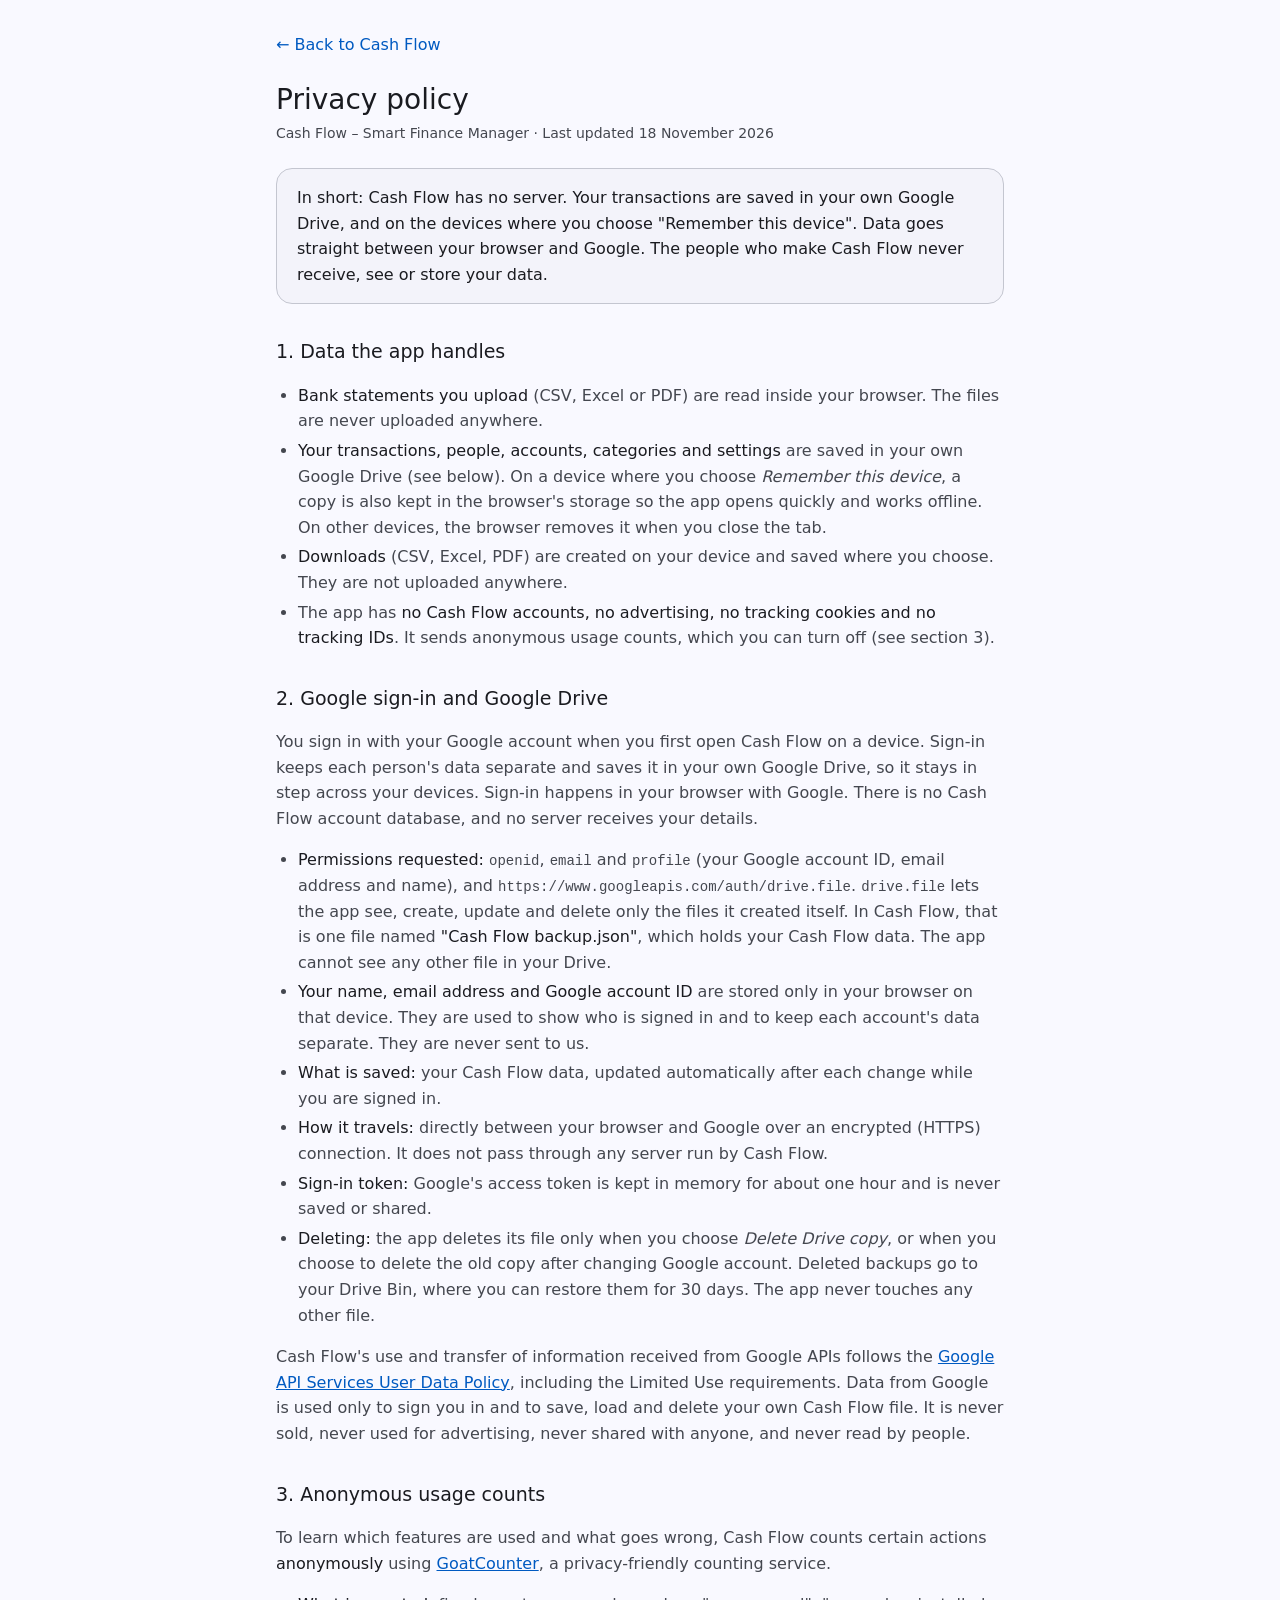
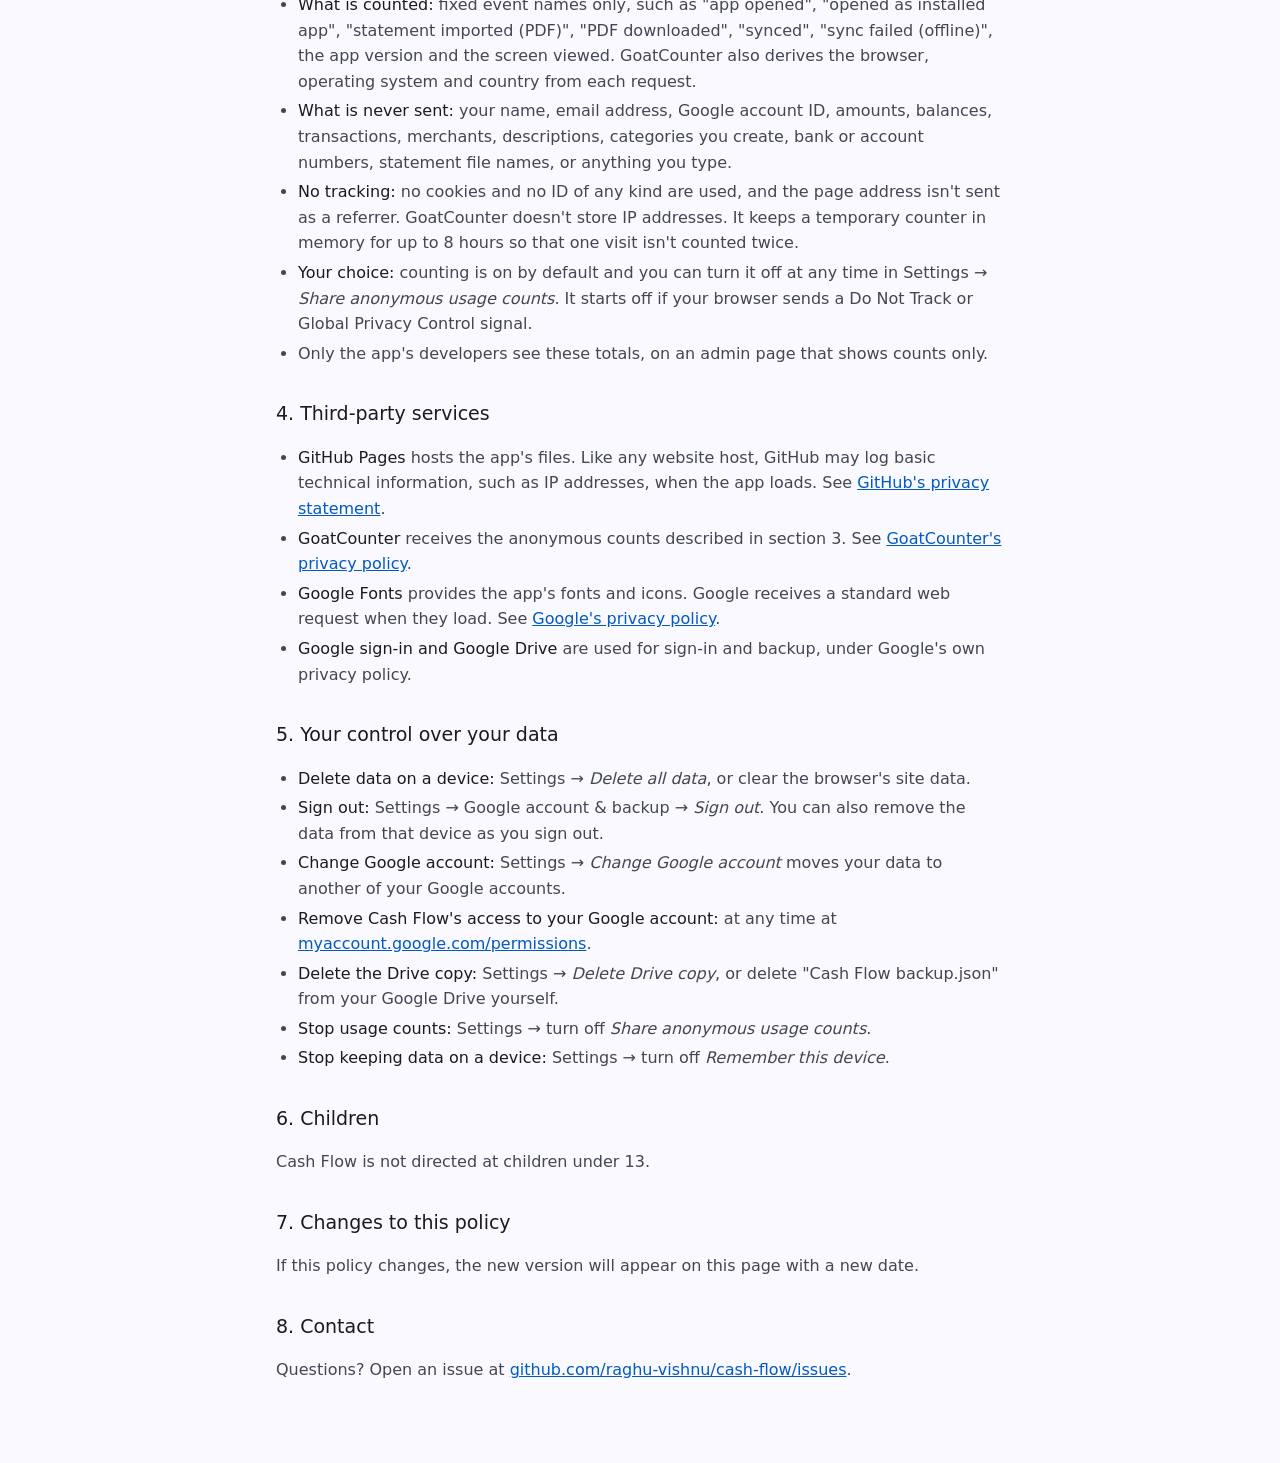
==== commit f5cb8d3d: "Add anonymous usage counts and an admin Insights page - analytics.js sends fixed event names only (a" ====
--- a/privacy.html
+++ b/privacy.html
@@ -41,7 +41,7 @@
     <li><b>Bank statements you upload</b> (CSV, Excel or PDF) are read inside your browser. The files are never uploaded anywhere.</li>
     <li><b>Your transactions, people, accounts, categories and settings</b> are saved in your own Google Drive (see below). On a device where you choose <i>Remember this device</i>, a copy is also kept in the browser's storage so the app opens quickly and works offline. On other devices, the browser removes it when you close the tab.</li>
     <li><b>Downloads</b> (CSV, Excel, PDF) are created on your device and saved where you choose. They are not uploaded anywhere.</li>
-    <li>The app has <b>no accounts, no analytics, no advertising and no tracking cookies</b>.</li>
+    <li>The app has <b>no Cash Flow accounts, no advertising, no tracking cookies and no tracking IDs</b>. It sends anonymous usage counts, which you can turn off (see section 3).</li>
   </ul>
 
   <h2>2. Google sign-in and Google Drive</h2>
@@ -56,30 +56,42 @@
   </ul>
   <p>Cash Flow's use and transfer of information received from Google APIs follows the <a href="https://developers.google.com/terms/api-services-user-data-policy" rel="noopener">Google API Services User Data Policy</a>, including the Limited Use requirements. Data from Google is used only to sign you in and to save, load and delete your own Cash Flow file. It is never sold, never used for advertising, never shared with anyone, and never read by people.</p>
 
-  <h2>3. Third-party services</h2>
+  <h2 id="usage">3. Anonymous usage counts</h2>
+  <p>To learn which features are used and what goes wrong, Cash Flow counts certain actions <b>anonymously</b> using <a href="https://www.goatcounter.com/help/privacy" rel="noopener">GoatCounter</a>, a privacy-friendly counting service.</p>
+  <ul>
+    <li><b>What is counted:</b> fixed event names only, such as "app opened", "opened as installed app", "statement imported (PDF)", "PDF downloaded", "synced", "sync failed (offline)", the app version and the screen viewed. GoatCounter also derives the browser, operating system and country from each request.</li>
+    <li><b>What is never sent:</b> your name, email address, Google account ID, amounts, balances, transactions, merchants, descriptions, categories you create, bank or account numbers, statement file names, or anything you type.</li>
+    <li><b>No tracking:</b> no cookies and no ID of any kind are used, and the page address isn't sent as a referrer. GoatCounter doesn't store IP addresses. It keeps a temporary counter in memory for up to 8 hours so that one visit isn't counted twice.</li>
+    <li><b>Your choice:</b> counting is on by default and you can turn it off at any time in Settings → <i>Share anonymous usage counts</i>. It starts off if your browser sends a Do Not Track or Global Privacy Control signal.</li>
+    <li>Only the app's developers see these totals, on an admin page that shows counts only.</li>
+  </ul>
+
+  <h2>4. Third-party services</h2>
   <ul>
     <li><b>GitHub Pages</b> hosts the app's files. Like any website host, GitHub may log basic technical information, such as IP addresses, when the app loads. See <a href="https://docs.github.com/en/site-policy/privacy-policies/github-general-privacy-statement" rel="noopener">GitHub's privacy statement</a>.</li>
+    <li><b>GoatCounter</b> receives the anonymous counts described in section 3. See <a href="https://www.goatcounter.com/help/privacy" rel="noopener">GoatCounter's privacy policy</a>.</li>
     <li><b>Google Fonts</b> provides the app's fonts and icons. Google receives a standard web request when they load. See <a href="https://policies.google.com/privacy" rel="noopener">Google's privacy policy</a>.</li>
     <li><b>Google sign-in and Google Drive</b> are used for sign-in and backup, under Google's own privacy policy.</li>
   </ul>
 
-  <h2>4. Your control over your data</h2>
+  <h2>5. Your control over your data</h2>
   <ul>
     <li><b>Delete data on a device:</b> Settings → <i>Delete all data</i>, or clear the browser's site data.</li>
     <li><b>Sign out:</b> Settings → Google account &amp; backup → <i>Sign out</i>. You can also remove the data from that device as you sign out.</li>
     <li><b>Change Google account:</b> Settings → <i>Change Google account</i> moves your data to another of your Google accounts.</li>
     <li><b>Remove Cash Flow's access to your Google account:</b> at any time at <a href="https://myaccount.google.com/permissions" rel="noopener">myaccount.google.com/permissions</a>.</li>
     <li><b>Delete the Drive copy:</b> Settings → <i>Delete Drive copy</i>, or delete "Cash Flow backup.json" from your Google Drive yourself.</li>
+    <li><b>Stop usage counts:</b> Settings → turn off <i>Share anonymous usage counts</i>.</li>
     <li><b>Stop keeping data on a device:</b> Settings → turn off <i>Remember this device</i>.</li>
   </ul>
 
-  <h2>5. Children</h2>
+  <h2>6. Children</h2>
   <p>Cash Flow is not directed at children under 13.</p>
 
-  <h2>6. Changes to this policy</h2>
+  <h2>7. Changes to this policy</h2>
   <p>If this policy changes, the new version will appear on this page with a new date.</p>
 
-  <h2>7. Contact</h2>
+  <h2>8. Contact</h2>
   <p>Questions? Open an issue at <a href="https://github.com/raghu-vishnu/cash-flow/issues" rel="noopener">github.com/raghu-vishnu/cash-flow/issues</a>.</p>
 </main>
 </body>
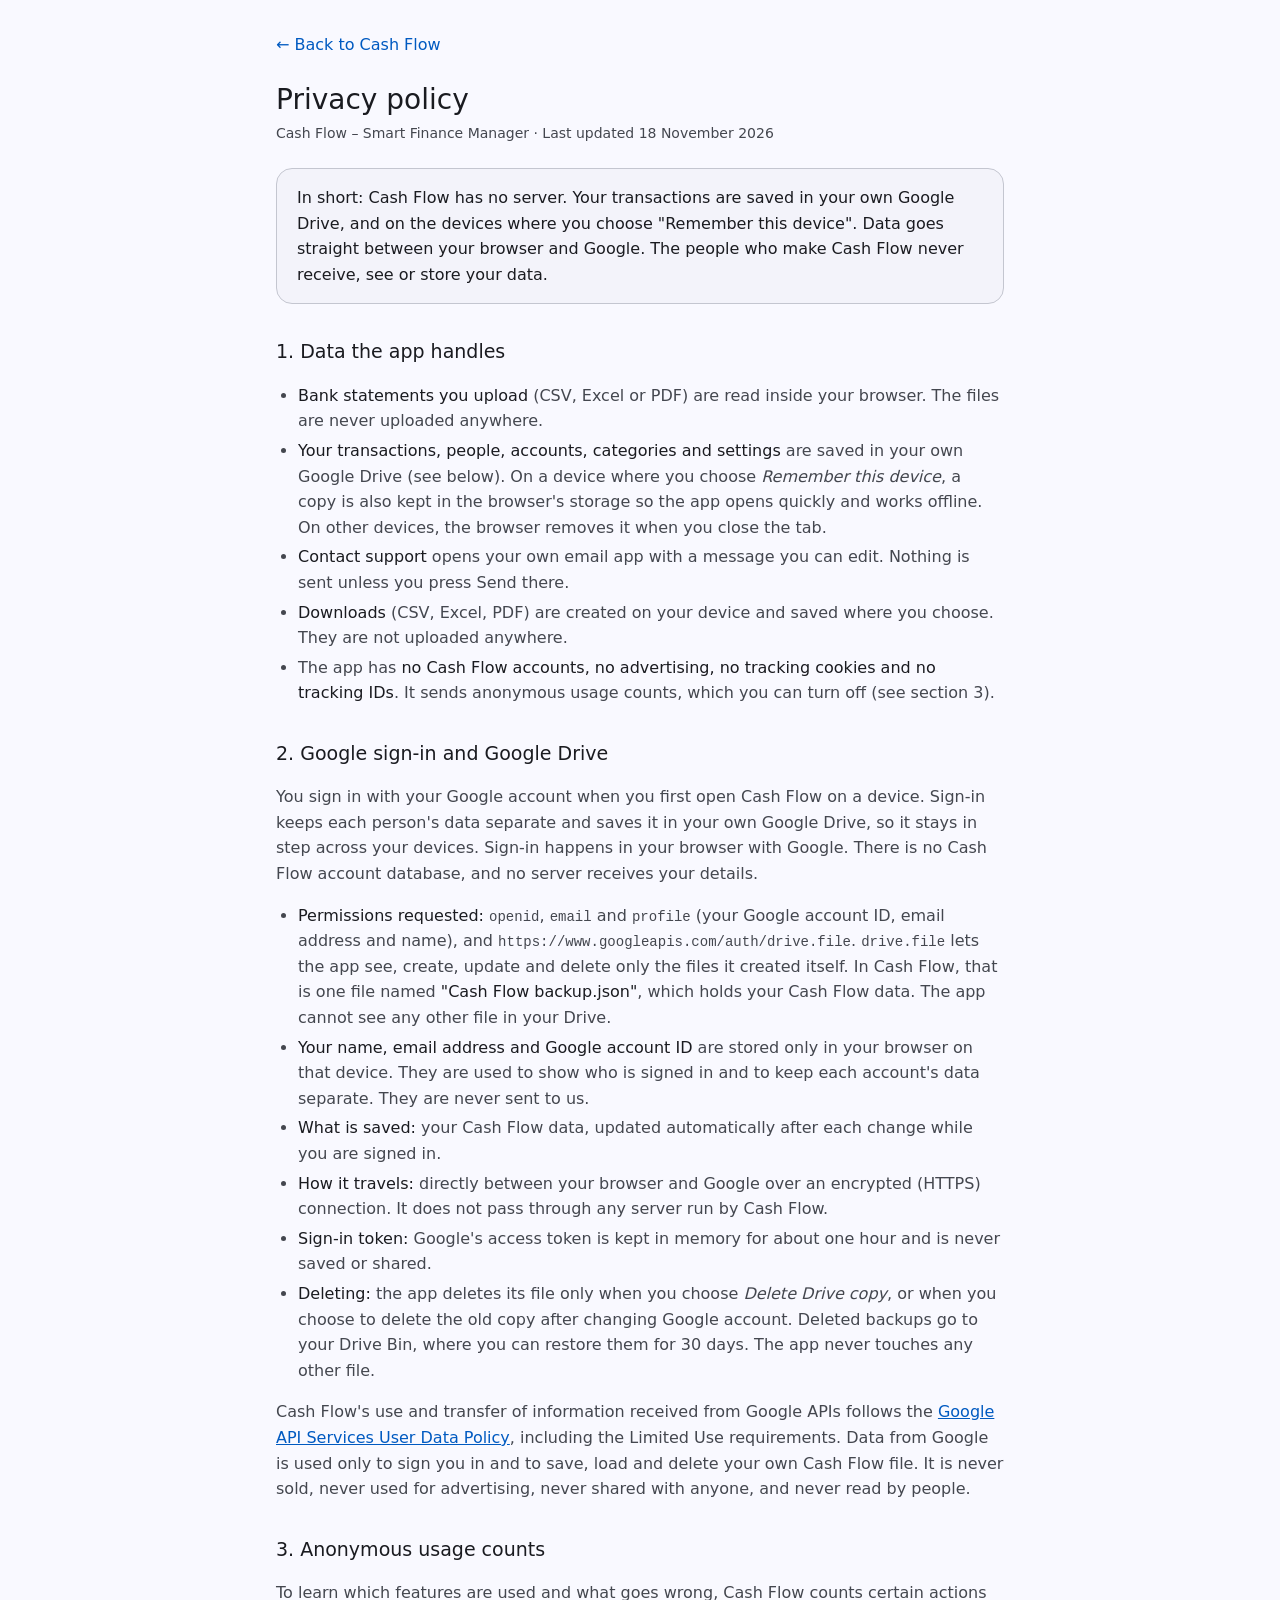
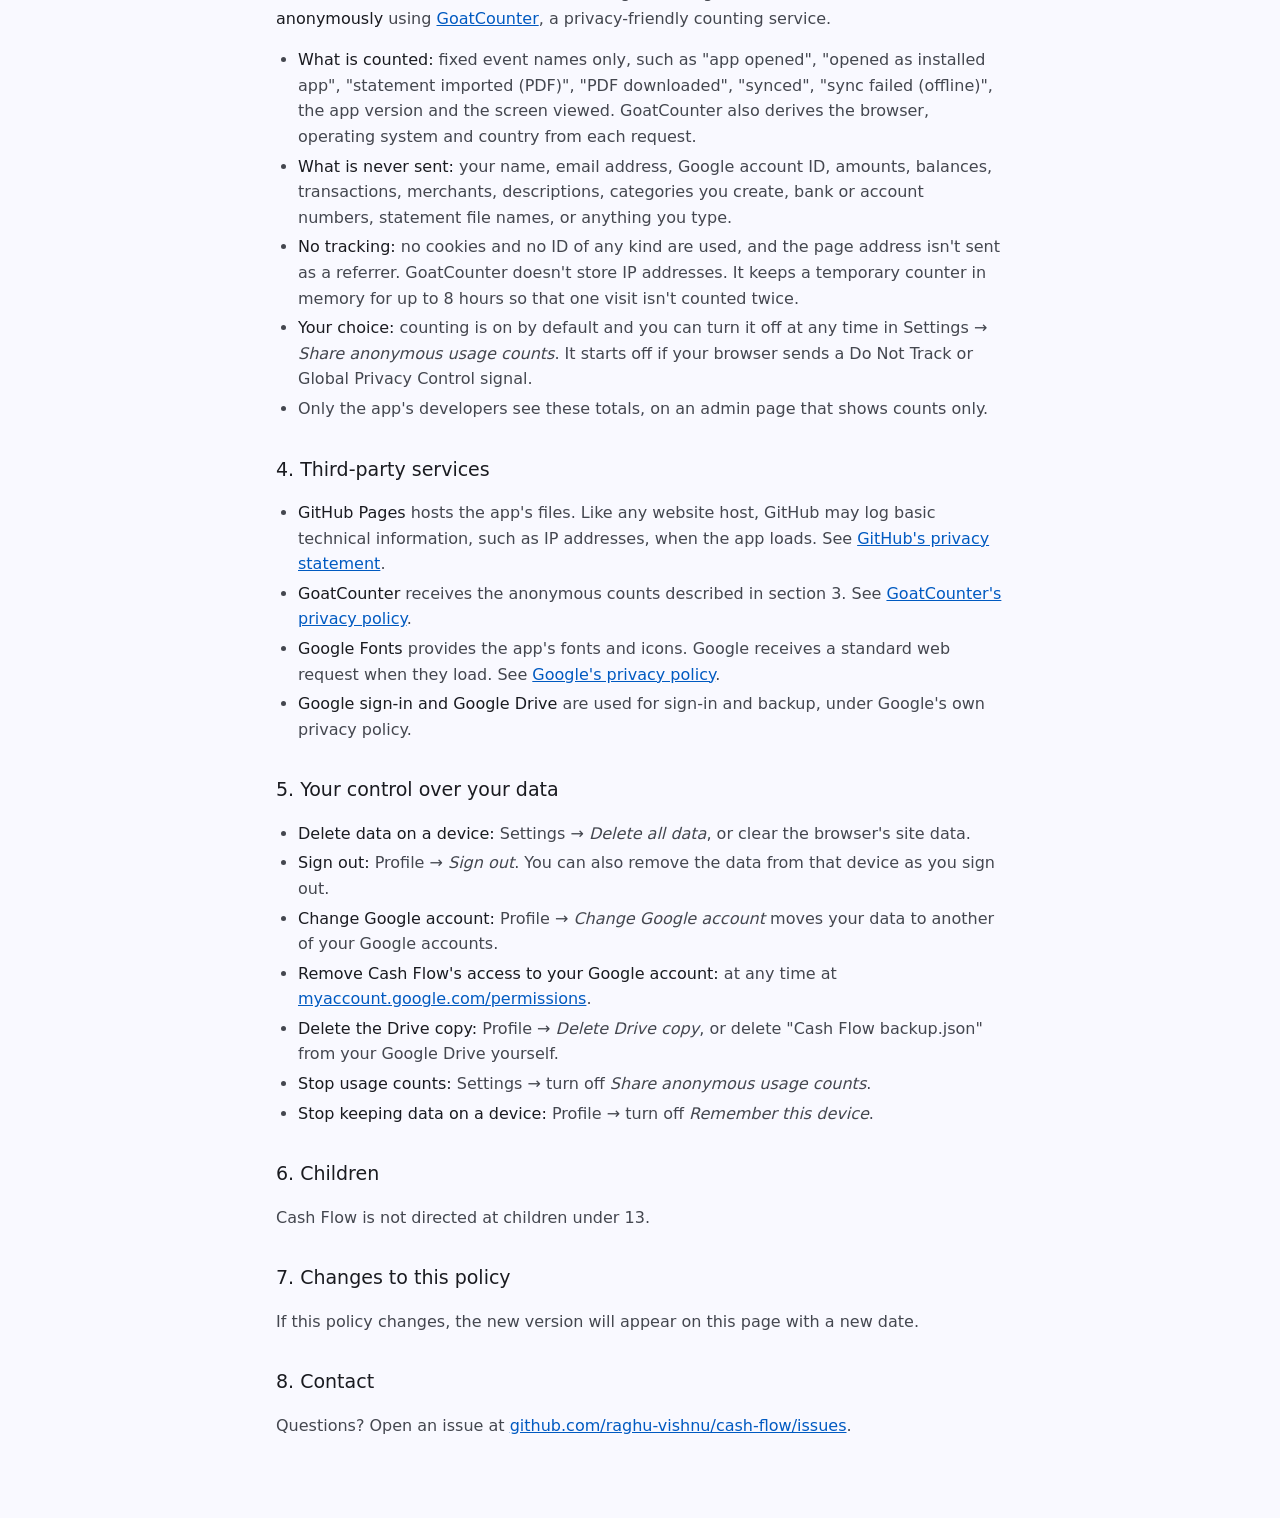
==== commit adae02d4: "Profile/Settings split, investments, contact support and cleanup (v3.9.0) - Profile (via the avatar)" ====
--- a/privacy.html
+++ b/privacy.html
@@ -40,6 +40,7 @@
   <ul>
     <li><b>Bank statements you upload</b> (CSV, Excel or PDF) are read inside your browser. The files are never uploaded anywhere.</li>
     <li><b>Your transactions, people, accounts, categories and settings</b> are saved in your own Google Drive (see below). On a device where you choose <i>Remember this device</i>, a copy is also kept in the browser's storage so the app opens quickly and works offline. On other devices, the browser removes it when you close the tab.</li>
+    <li><b>Contact support</b> opens your own email app with a message you can edit. Nothing is sent unless you press Send there.</li>
     <li><b>Downloads</b> (CSV, Excel, PDF) are created on your device and saved where you choose. They are not uploaded anywhere.</li>
     <li>The app has <b>no Cash Flow accounts, no advertising, no tracking cookies and no tracking IDs</b>. It sends anonymous usage counts, which you can turn off (see section 3).</li>
   </ul>
@@ -77,12 +78,12 @@
   <h2>5. Your control over your data</h2>
   <ul>
     <li><b>Delete data on a device:</b> Settings → <i>Delete all data</i>, or clear the browser's site data.</li>
-    <li><b>Sign out:</b> Settings → Google account &amp; backup → <i>Sign out</i>. You can also remove the data from that device as you sign out.</li>
-    <li><b>Change Google account:</b> Settings → <i>Change Google account</i> moves your data to another of your Google accounts.</li>
+    <li><b>Sign out:</b> Profile → <i>Sign out</i>. You can also remove the data from that device as you sign out.</li>
+    <li><b>Change Google account:</b> Profile → <i>Change Google account</i> moves your data to another of your Google accounts.</li>
     <li><b>Remove Cash Flow's access to your Google account:</b> at any time at <a href="https://myaccount.google.com/permissions" rel="noopener">myaccount.google.com/permissions</a>.</li>
-    <li><b>Delete the Drive copy:</b> Settings → <i>Delete Drive copy</i>, or delete "Cash Flow backup.json" from your Google Drive yourself.</li>
+    <li><b>Delete the Drive copy:</b> Profile → <i>Delete Drive copy</i>, or delete "Cash Flow backup.json" from your Google Drive yourself.</li>
     <li><b>Stop usage counts:</b> Settings → turn off <i>Share anonymous usage counts</i>.</li>
-    <li><b>Stop keeping data on a device:</b> Settings → turn off <i>Remember this device</i>.</li>
+    <li><b>Stop keeping data on a device:</b> Profile → turn off <i>Remember this device</i>.</li>
   </ul>
 
   <h2>6. Children</h2>
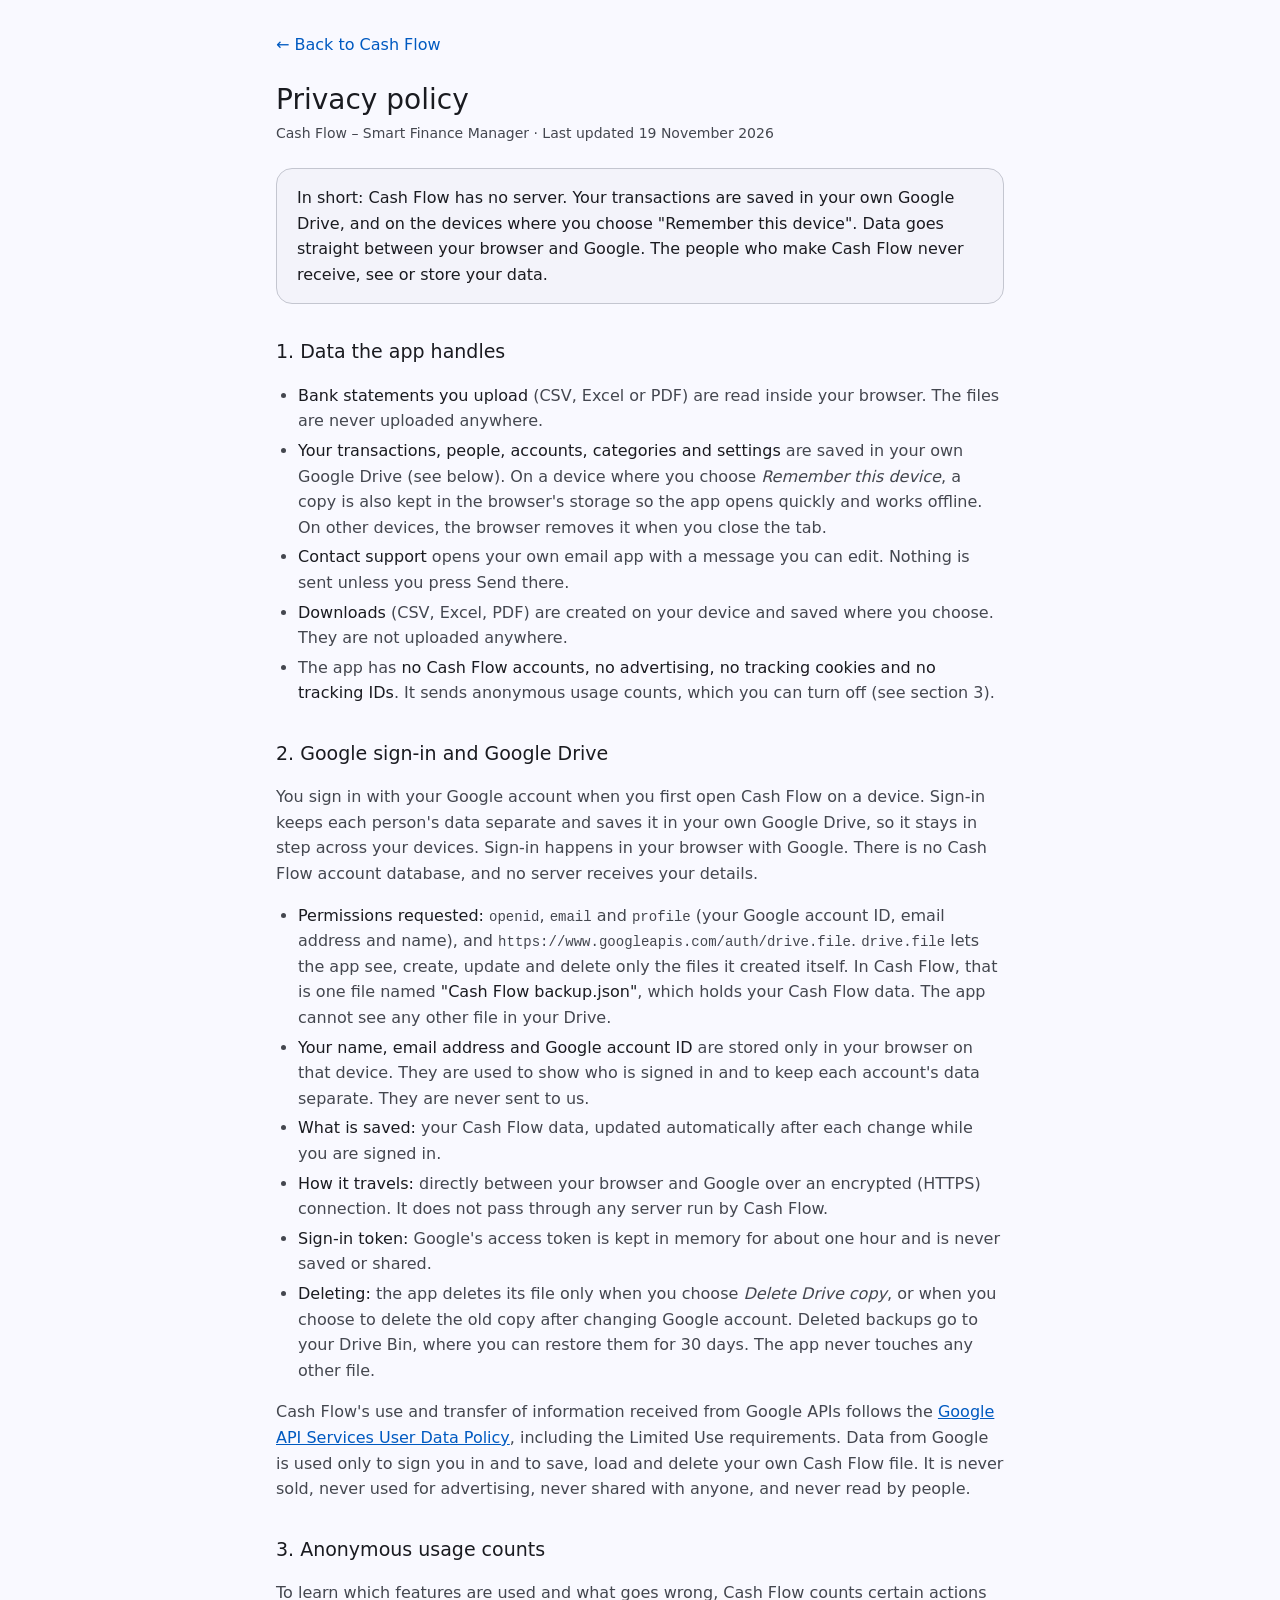
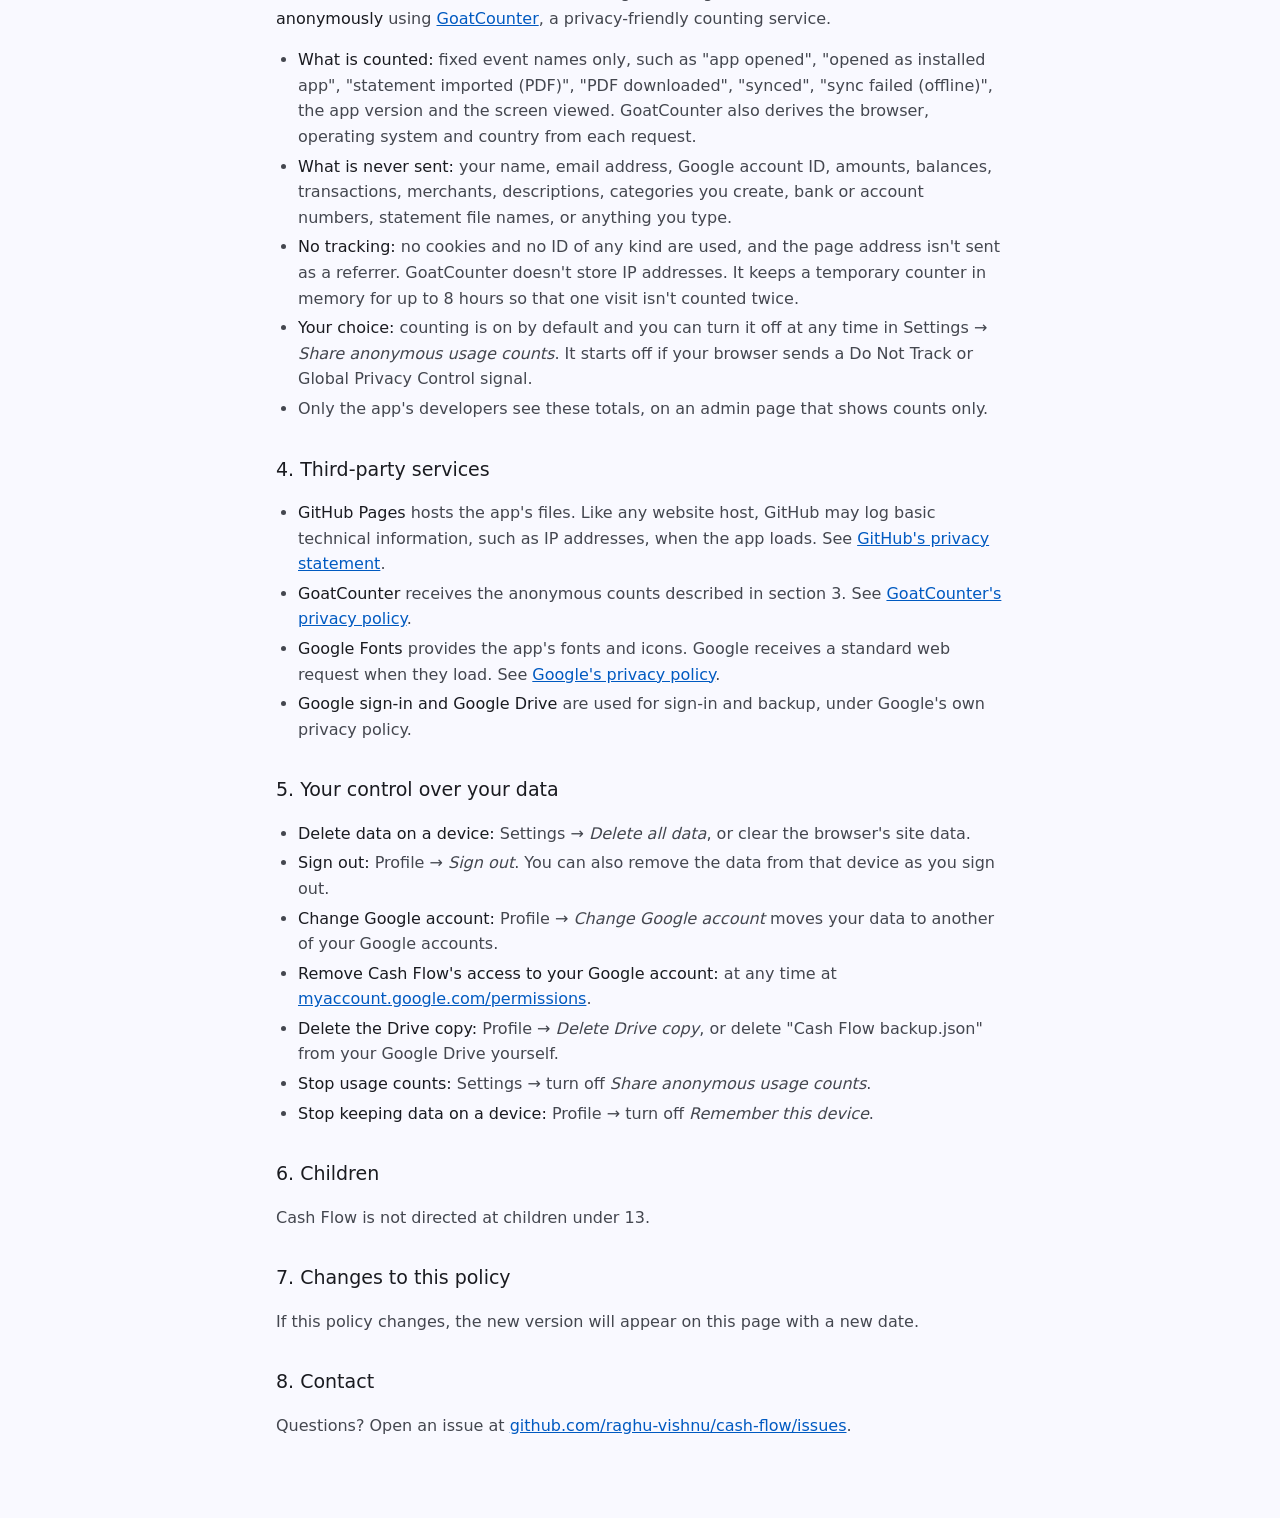
==== commit b08afcbf: "Release 1.0.0 and add automated tests - Version reset to 1.0.0 as the first release. Removed code th" ====
--- a/privacy.html
+++ b/privacy.html
@@ -32,7 +32,7 @@
 <main>
   <a class="back" href="./">← Back to Cash Flow</a>
   <h1>Privacy policy</h1>
-  <p class="meta">Cash Flow – Smart Finance Manager · Last updated 18 November 2026</p>
+  <p class="meta">Cash Flow – Smart Finance Manager · Last updated 19 November 2026</p>
 
   <div class="summary"><p><b>In short:</b> Cash Flow has no server. Your transactions are saved in <b>your own</b> Google Drive, and on the devices where you choose "Remember this device". Data goes straight between your browser and Google. The people who make Cash Flow never receive, see or store your data.</p></div>
 
